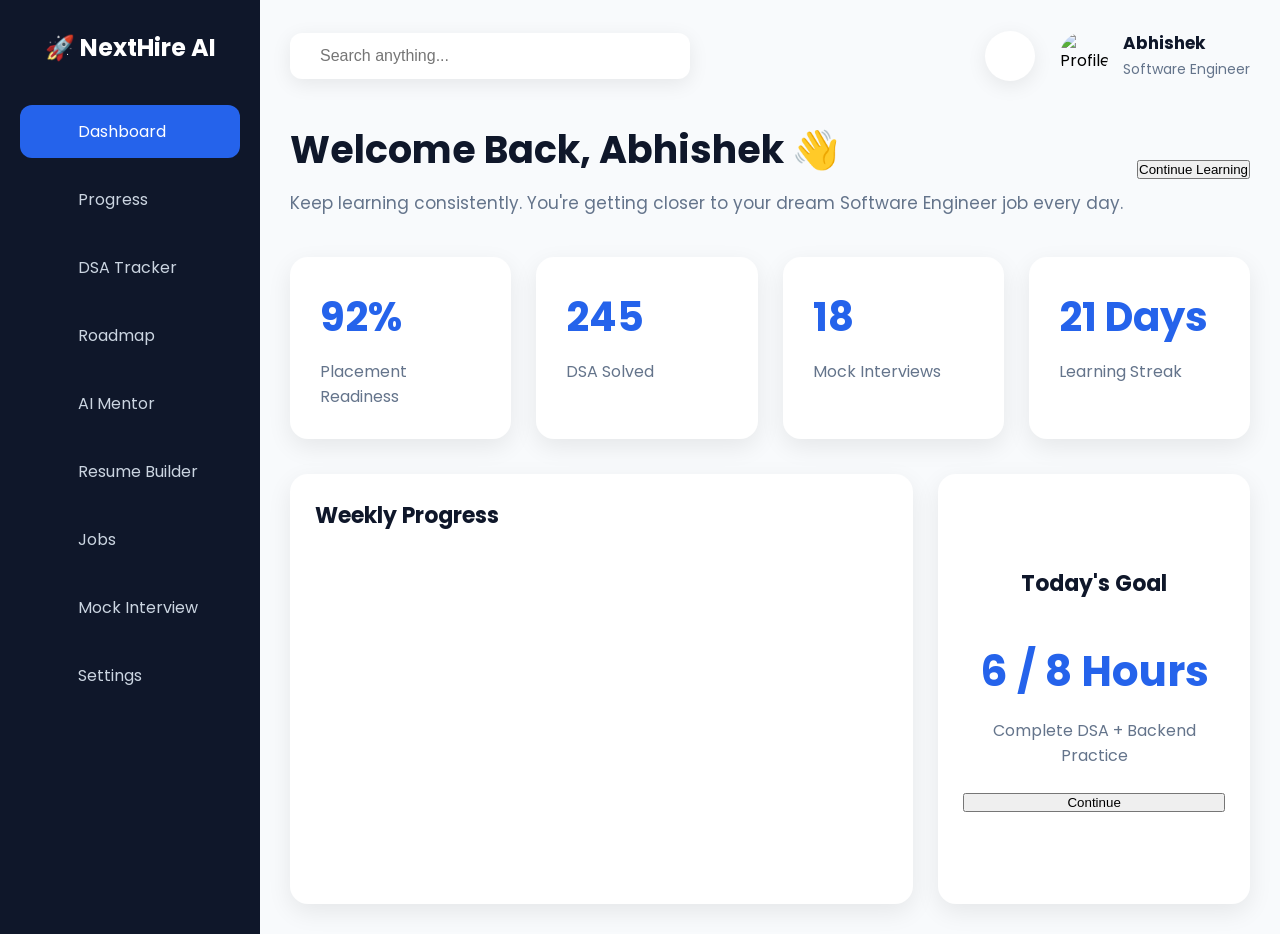
==== dashboard/dashboard.html @ 7a598c41 "commit message" ====
<!doctype html>
<html lang="en">
  <head>
    <meta charset="UTF-8" />
    <meta name="viewport" content="width=device-width, initial-scale=1.0" />
    <title>NextHire AI Dashboard</title>
    <link rel="stylesheet" href="dashboard.css" />
    <link rel="preconnect" href="https://fonts.googleapis.com" />
    <link rel="preconnect" href="https://fonts.gstatic.com" crossorigin />

    <link
      href="https://fonts.googleapis.com/css2?family=Poppins:wght@300;400;500;600;700&display=swap"
      rel="stylesheet"
    />

    <script
      src="https://kit.fontawesome.com/your-kit-id.js"
      crossorigin="anonymous"
    ></script>
  </head>
  <body>
    <div class="dashboard">
      <!-- Sidebar -->
      <aside class="sidebar">
        <div class="sidebar-logo">
          <h2>🚀 NextHire AI</h2>
        </div>

        <ul class="sidebar-menu">
          <li class="active">
            <a href="#">
              <i class="fa-solid fa-house"></i>
              Dashboard
            </a>
          </li>

          <li>
            <a href="#">
              <i class="fa-solid fa-chart-line"></i>
              Progress
            </a>
          </li>

          <li>
            <a href="#">
              <i class="fa-solid fa-code"></i>
              DSA Tracker
            </a>
          </li>

          <li>
            <a href="#">
              <i class="fa-solid fa-book"></i>
              Roadmap
            </a>
          </li>

          <li>
            <a href="#">
              <i class="fa-solid fa-robot"></i>
              AI Mentor
            </a>
          </li>

          <li>
            <a href="#">
              <i class="fa-solid fa-file"></i>
              Resume Builder
            </a>
          </li>

          <li>
            <a href="#">
              <i class="fa-solid fa-briefcase"></i>
              Jobs
            </a>
          </li>

          <li>
            <a href="#">
              <i class="fa-solid fa-microphone"></i>
              Mock Interview
            </a>
          </li>

          <li>
            <a href="#">
              <i class="fa-solid fa-gear"></i>
              Settings
            </a>
          </li>
        </ul>
      </aside>

      <!-- Main Content -->
      <main class="main-content">
        <!-- Topbar -->
        <div class="topbar">
          <div class="search-box">
            <i class="fa-solid fa-magnifying-glass"></i>
            <input type="text" placeholder="Search anything..." />
          </div>

          <div class="topbar-right">
            <div class="notification">
              <i class="fa-solid fa-bell"></i>
            </div>

            <div class="profile">
              <img src="https://i.pravatar.cc/45" alt="Profile" />

              <div class="profile-info">
                <h4>Abhishek</h4>
                <span>Software Engineer</span>
              </div>
            </div>
          </div>
        </div>

        <!-- Welcome -->
        <div class="welcome-section">
          <div class="welcome-text">
            <h1>Welcome Back, Abhishek 👋</h1>

            <p>
              Keep learning consistently. You're getting closer to your dream
              Software Engineer job every day.
            </p>
          </div>

          <button class="btn btn-primary">Continue Learning</button>
        </div>

        <!-- Stats -->
        <div class="stats-grid">
          <div class="stat-card">
            <h2>92%</h2>
            <p>Placement Readiness</p>
          </div>

          <div class="stat-card">
            <h2>245</h2>
            <p>DSA Solved</p>
          </div>

          <div class="stat-card">
            <h2>18</h2>
            <p>Mock Interviews</p>
          </div>

          <div class="stat-card">
            <h2>21 Days</h2>
            <p>Learning Streak</p>
          </div>
        </div>

        <!-- Analytics -->
        <div class="analytics">
          <div class="chart-card">
            <h3>Weekly Progress</h3>

            <canvas id="progressChart"></canvas>
          </div>

          <div class="goal-card">
            <h3>Today's Goal</h3>

            <h2>6 / 8 Hours</h2>

            <p>Complete DSA + Backend Practice</p>

            <button class="btn btn-primary">Continue</button>
          </div>
        </div>
      </main>
    </div>
    <script src="https://cdn.jsdelivr.net/npm/chart.js"></script>
    <script src="dashboard.js"></script>
  </body>
</html>
---- dashboard/dashboard.css ----
* {
  margin: 0;
  padding: 0;
  box-sizing: border-box;
}

body {
  font-family: "Poppins", sans-serif;
  background: #f8fafc;
}

.dashboard {
  display: flex;
  min-height: 100vh;
}

.sidebar {
  width: 260px;
  background: #0f172a;
}

.main-content {
  flex: 1;
  background: #f8fafc;
  padding: 30px;
}

.sidebar {
  width: 260px;
  min-height: 100vh;
  background: #0f172a;
  color: #fff;
  padding: 30px 20px;
}

.sidebar-logo {
  text-align: center;
  margin-bottom: 40px;
}

.sidebar-logo h2 {
  font-size: 24px;
}

.sidebar-menu {
  list-style: none;
}

.sidebar-menu li {
  margin-bottom: 15px;
}

.sidebar-menu li a {
  display: flex;
  align-items: center;
  gap: 15px;

  text-decoration: none;

  color: #cbd5e1;

  padding: 14px 18px;

  border-radius: 12px;

  transition: 0.3s;
}

.sidebar-menu li a:hover {
  background: #2563eb;

  color: #fff;
}

.sidebar-menu li.active a {
  background: #2563eb;

  color: #fff;
}

.sidebar-menu i {
  font-size: 18px;

  width: 25px;

  text-align: center;
}

.main-content {
  flex: 1;

  background: #f8fafc;

  padding: 30px;
}

/* Topbar */

.topbar {
  display: flex;

  justify-content: space-between;

  align-items: center;

  margin-bottom: 40px;
}

.search-box {
  width: 400px;

  background: #fff;

  display: flex;

  align-items: center;

  gap: 12px;

  padding: 14px 18px;

  border-radius: 12px;

  box-shadow: 0 5px 20px rgba(0, 0, 0, 0.08);
}

.search-box input {
  border: none;

  outline: none;

  width: 100%;

  font-size: 16px;
}

.search-box i {
  color: #64748b;
}

.topbar-right {
  display: flex;

  align-items: center;

  gap: 25px;
}

.notification {
  width: 50px;

  height: 50px;

  background: #fff;

  border-radius: 50%;

  display: flex;

  justify-content: center;

  align-items: center;

  box-shadow: 0 5px 20px rgba(0, 0, 0, 0.08);

  cursor: pointer;

  transition: 0.3s;
}

.notification:hover {
  transform: translateY(-4px);
}

.profile {
  display: flex;

  align-items: center;

  gap: 15px;
}

.profile img {
  width: 48px;

  height: 48px;

  border-radius: 50%;
}

.profile-info h4 {
  font-size: 17px;

  color: #0f172a;
}

.profile-info span {
  color: #64748b;

  font-size: 14px;
}

/* Welcome Section */

.welcome-section {
  display: flex;

  justify-content: space-between;

  align-items: center;

  margin-bottom: 40px;
}

.welcome-text h1 {
  font-size: 38px;

  color: #0f172a;

  margin-bottom: 12px;
}

.welcome-text p {
  color: #64748b;

  font-size: 17px;

  line-height: 1.6;
}

/* Stats */

.stats-grid {
  display: grid;

  grid-template-columns: repeat(4, 1fr);

  gap: 25px;
}

.stat-card {
  background: #fff;

  padding: 30px;

  border-radius: 18px;

  box-shadow: 0 8px 25px rgba(0, 0, 0, 0.08);

  transition: 0.3s;
}

.stat-card:hover {
  transform: translateY(-8px);
}

.stat-card h2 {
  font-size: 40px;

  color: #2563eb;

  margin-bottom: 12px;
}

.stat-card p {
  color: #64748b;

  font-size: 16px;
}

/* ==========================
   Analytics Section
========================== */

.analytics {
  display: grid;
  grid-template-columns: 2fr 1fr;
  gap: 25px;
  margin-top: 35px;
}

.chart-card,
.goal-card {
  background: #fff;
  padding: 30px;
  border-radius: 18px;
  box-shadow: 0 8px 25px rgba(0, 0, 0, 0.08);
}

.chart-card h3,
.goal-card h3 {
  font-size: 22px;
  color: #0f172a;
  margin-bottom: 20px;
}

.goal-card {
  display: flex;
  flex-direction: column;
  justify-content: center;
  text-align: center;
}

.goal-card h2 {
  font-size: 42px;
  color: #2563eb;
  margin: 20px 0;
}

.goal-card p {
  color: #64748b;
  margin-bottom: 25px;
}

.goal-card button {
  width: 100%;
}

.analytics {
  display: grid;
  grid-template-columns: 2fr 1fr;
  gap: 25px;
  margin-top: 35px;
}

.chart-card,
.goal-card {
  background: #fff;
  border-radius: 18px;
  padding: 25px;
  box-shadow: 0 8px 25px rgba(0, 0, 0, 0.08);
}

.chart-card h3,
.goal-card h3 {
  margin-bottom: 20px;
  color: #0f172a;
}

.goal-card {
  display: flex;
  flex-direction: column;
  justify-content: center;
}

.goal-card h2 {
  font-size: 42px;
  color: #2563eb;
  margin-bottom: 15px;
}

.goal-card p {
  color: #64748b;
  margin-bottom: 25px;
}

canvas {
  width: 100% !important;
  height: 320px !important;
}
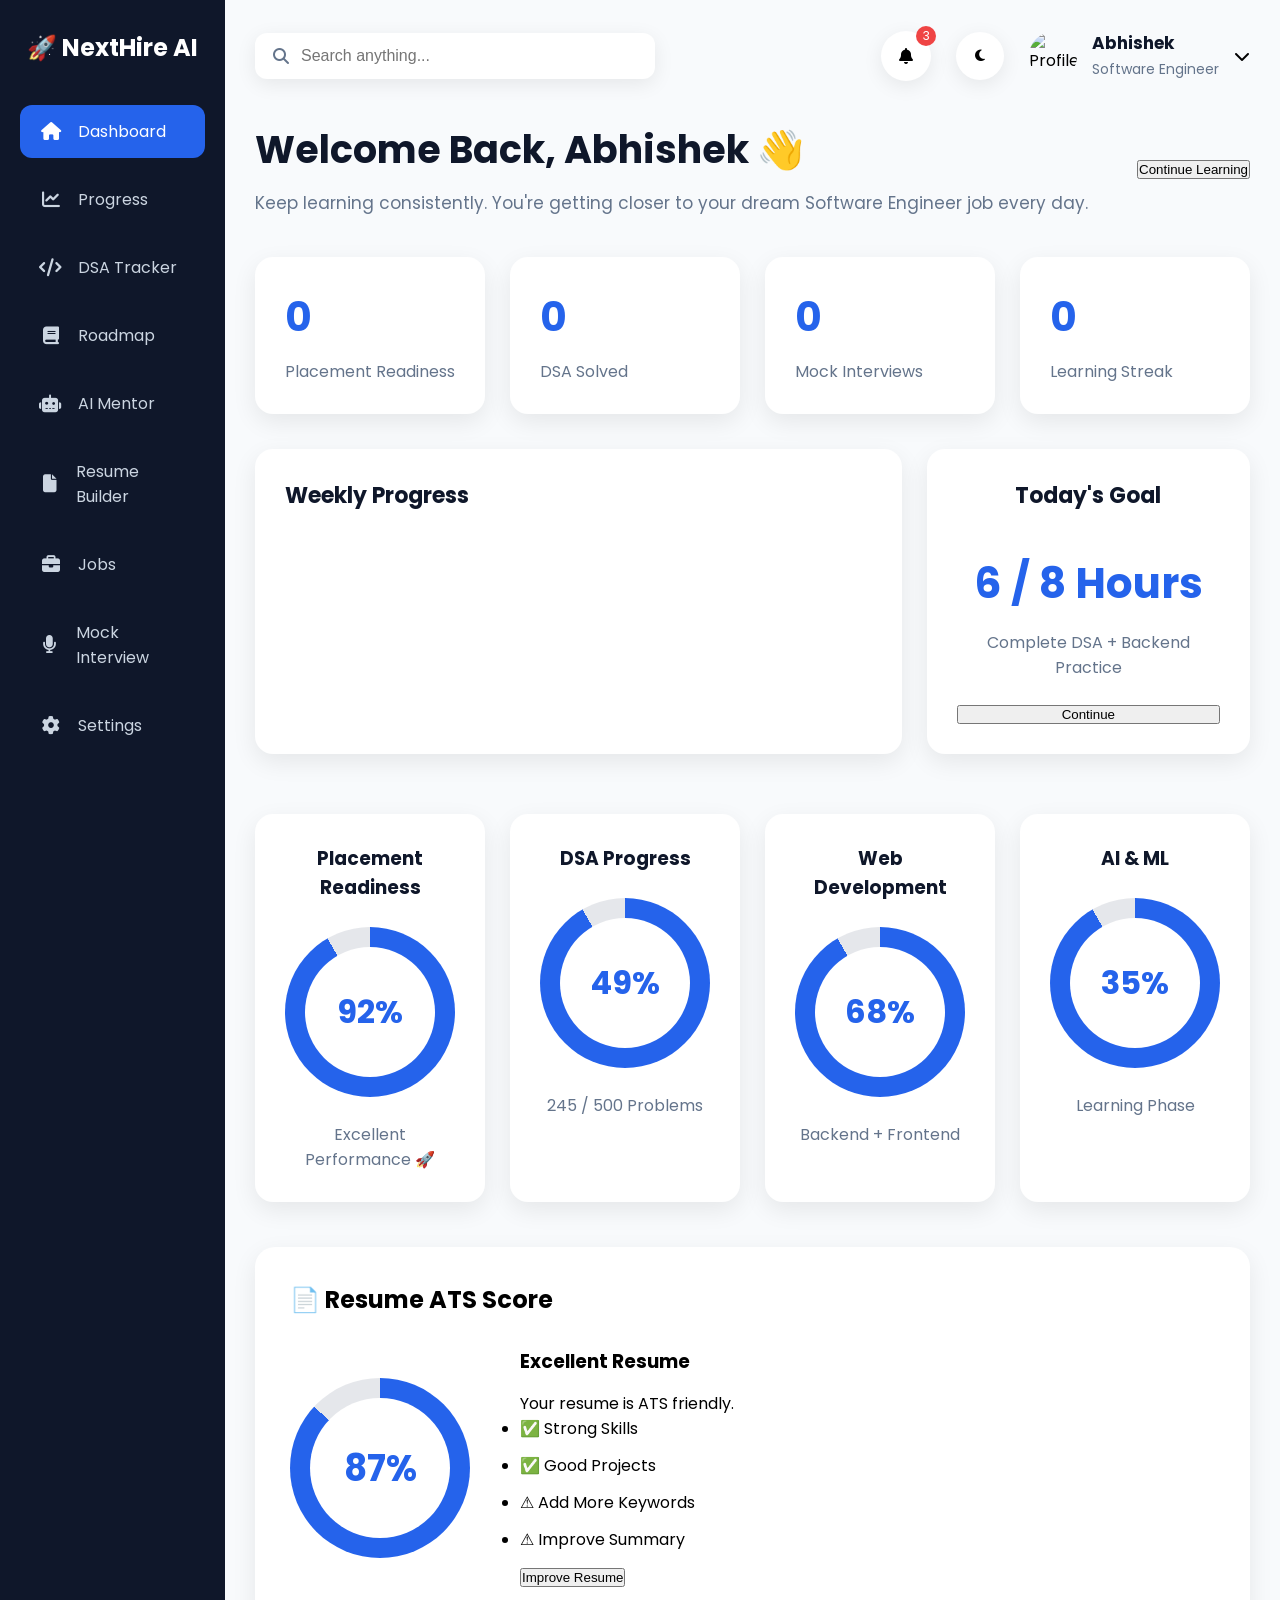
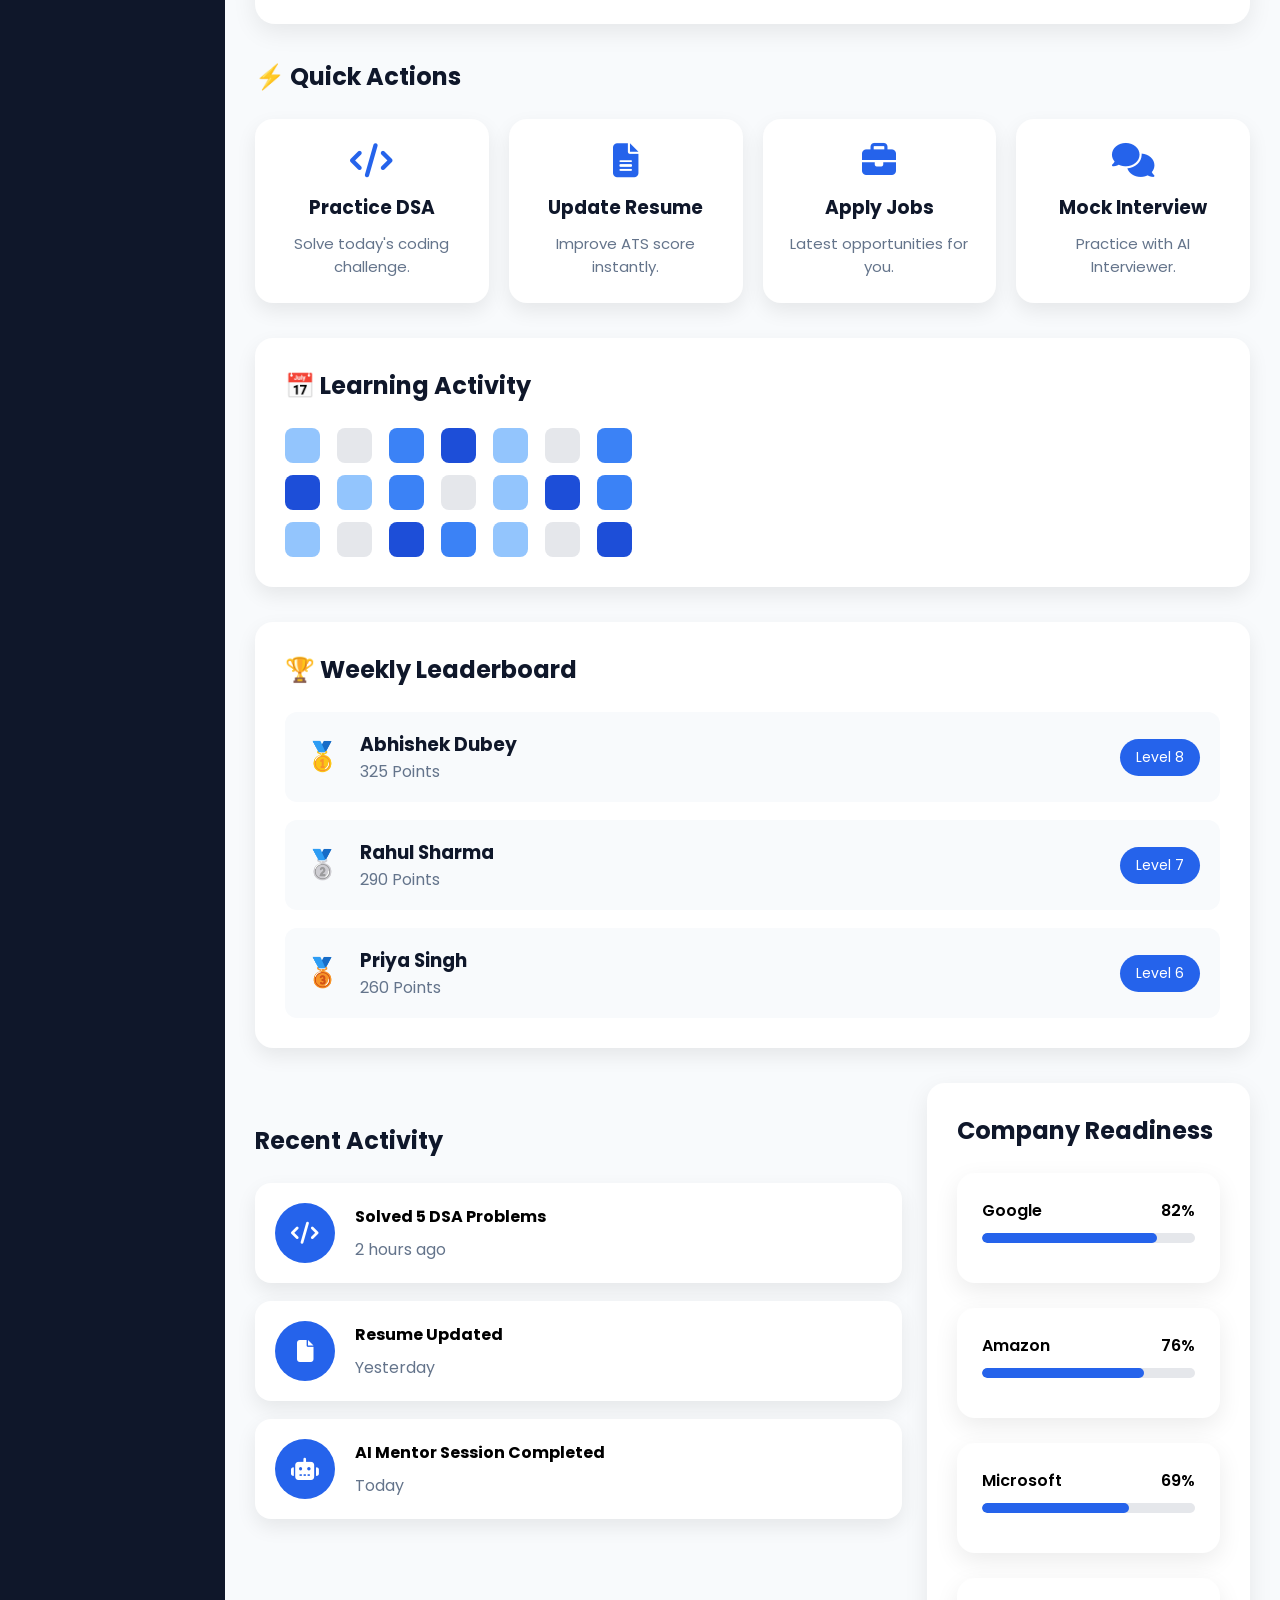
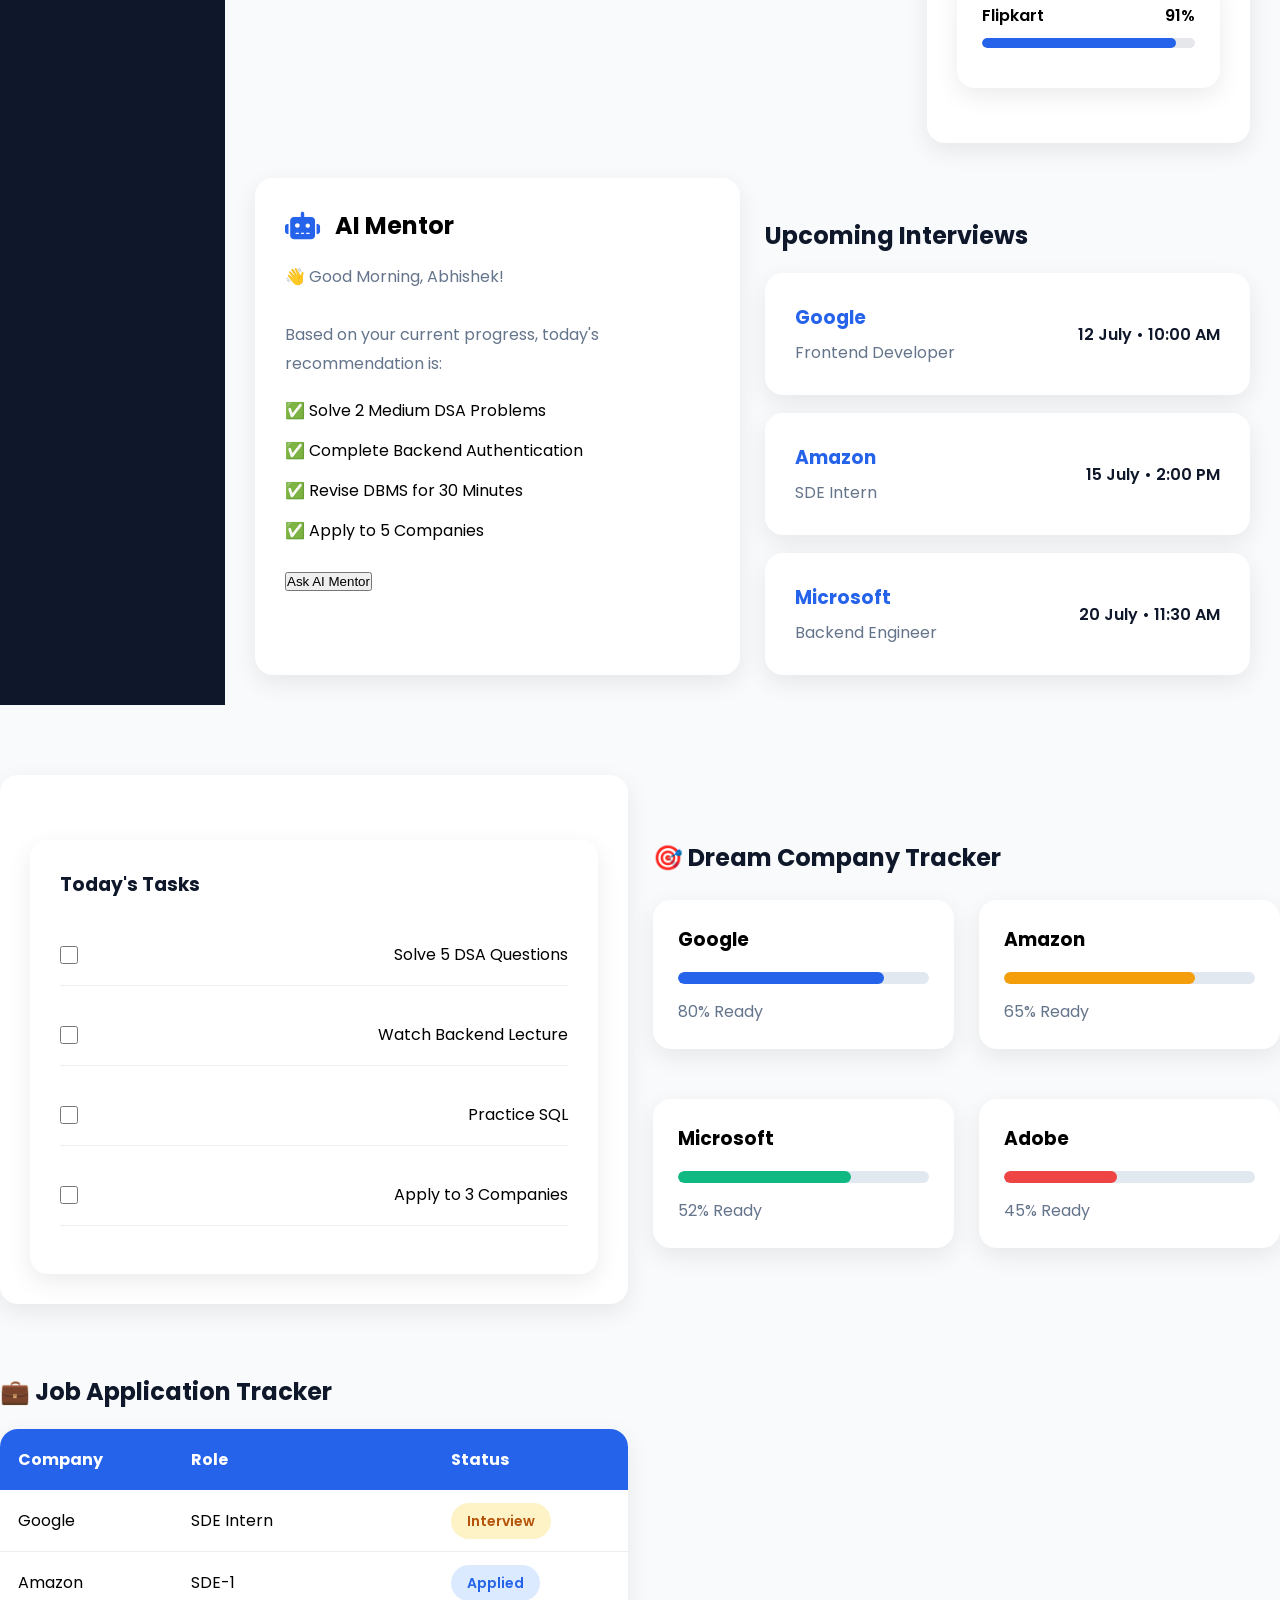
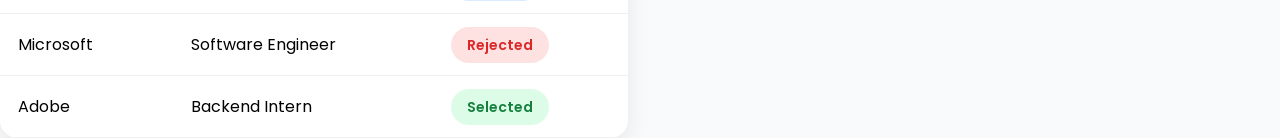
==== commit ca787da9: "commit message" ====
--- a/dashboard/dashboard.html
+++ b/dashboard/dashboard.html
@@ -13,10 +13,10 @@
       rel="stylesheet"
     />
 
-    <script
-      src="https://kit.fontawesome.com/your-kit-id.js"
-      crossorigin="anonymous"
-    ></script>
+    <link
+      rel="stylesheet"
+      href="https://cdnjs.cloudflare.com/ajax/libs/font-awesome/6.7.2/css/all.min.css"
+    />
   </head>
   <body>
     <div class="dashboard">
@@ -103,17 +103,75 @@
 
           <div class="topbar-right">
             <div class="notification">
-              <i class="fa-solid fa-bell"></i>
-            </div>
-
-            <div class="profile">
-              <img src="https://i.pravatar.cc/45" alt="Profile" />
-
-              <div class="profile-info">
-                <h4>Abhishek</h4>
-                <span>Software Engineer</span>
-              </div>
-            </div>
+                <i class="fa-solid fa-bell"></i>
+
+  <span class="notification-count">3</span>
+
+  <div class="notification-menu">
+
+    <h3>Notifications</h3>
+
+    <div class="notification-item">
+      <p>🎉 You solved 5 DSA problems today.</p>
+      <span>2 min ago</span>
+    </div>
+
+    <div class="notification-item">
+      <p>📄 Resume ATS Score increased to 92%.</p>
+      <span>1 hour ago</span>
+    </div>
+
+    <div class="notification-item">
+      <p>💼 New SDE Internship matches your profile.</p>
+      <span>Today</span>
+    </div>
+
+  </div>
+</div>
+
+<button id="theme-toggle" class="theme-btn">
+    <i class="fa-solid fa-moon"></i>
+</button>
+
+  <div class="profile">
+  <img src="https://i.pravatar.cc/45" alt="Profile" />
+
+  <div class="profile-info">
+    <h4>Abhishek</h4>
+    <span>Software Engineer</span>
+  </div>
+
+  <i class="fa-solid fa-chevron-down"></i>
+
+  <div class="profile-menu">
+
+    <a href="#">
+      <i class="fa-solid fa-user"></i>
+      My Profile
+    </a>
+
+    <a href="#">
+      <i class="fa-solid fa-gear"></i>
+      Settings
+    </a>
+
+    <a href="#">
+      <i class="fa-solid fa-file"></i>
+      Resume
+    </a>
+
+    <a href="#">
+      <i class="fa-solid fa-moon"></i>
+      Dark Mode
+    </a>
+
+    <a href="#">
+      <i class="fa-solid fa-right-from-bracket"></i>
+      Logout
+    </a>
+
+  </div>
+</div>
           </div>
         </div>
 
@@ -134,22 +192,23 @@
         <!-- Stats -->
         <div class="stats-grid">
           <div class="stat-card">
-            <h2>92%</h2>
+             <h2 class="counter" data-target="92">0</h2>
+            
             <p>Placement Readiness</p>
           </div>
 
           <div class="stat-card">
-            <h2>245</h2>
+           <h2 class="counter" data-target="245">0</h2>
             <p>DSA Solved</p>
           </div>
 
           <div class="stat-card">
-            <h2>18</h2>
+           <h2 class="counter" data-target="18">0</h2>
             <p>Mock Interviews</p>
           </div>
 
           <div class="stat-card">
-            <h2>21 Days</h2>
+         <h2 class="counter" data-target="21">0</h2>
             <p>Learning Streak</p>
           </div>
         </div>
@@ -172,8 +231,483 @@
             <button class="btn btn-primary">Continue</button>
           </div>
         </div>
+
+        <!-- Progress Section -->
+        <div class="progress-section">
+          <div class="progress-card">
+            <h3>Placement Readiness</h3>
+
+            <div class="progress-circle">
+              <span>92%</span>
+            </div>
+
+            <p>Excellent Performance 🚀</p>
+          </div>
+
+          <div class="progress-card">
+            <h3>DSA Progress</h3>
+
+            <div class="progress-circle">
+              <span>49%</span>
+            </div>
+
+            <p>245 / 500 Problems</p>
+          </div>
+
+          <div class="progress-card">
+            <h3>Web Development</h3>
+
+            <div class="progress-circle">
+              <span>68%</span>
+            </div>
+
+            <p>Backend + Frontend</p>
+          </div>
+
+          <div class="progress-card">
+            <h3>AI & ML</h3>
+
+            <div class="progress-circle">
+              <span>35%</span>
+            </div>
+
+            <p>Learning Phase</p>
+          </div>
+        </div>
+
+        <!-- Resume ATS Score -->
+
+        <div class="resume-section">
+          <div class="resume-card">
+            <h2>📄 Resume ATS Score</h2>
+
+            <div class="resume-score">
+              <div class="score-circle">
+                <span>87%</span>
+              </div>
+
+              <div class="score-details">
+                <h3>Excellent Resume</h3>
+
+                <p>Your resume is ATS friendly.</p>
+
+                <ul>
+                  <li>✅ Strong Skills</li>
+
+                  <li>✅ Good Projects</li>
+
+                  <li>⚠ Add More Keywords</li>
+
+                  <li>⚠ Improve Summary</li>
+                </ul>
+
+                <button class="btn btn-primary">Improve Resume</button>
+              </div>
+            </div>
+          </div>
+        </div>
+
+        <!-- Quick Actions -->
+
+<div class="quick-actions">
+
+  <h2>⚡ Quick Actions</h2>
+
+  <div class="action-grid">
+
+    <div class="action-card">
+      <i class="fa-solid fa-code"></i>
+      <h3>Practice DSA</h3>
+      <p>Solve today's coding challenge.</p>
+    </div>
+
+    <div class="action-card">
+      <i class="fa-solid fa-file-lines"></i>
+      <h3>Update Resume</h3>
+      <p>Improve ATS score instantly.</p>
+    </div>
+
+    <div class="action-card">
+      <i class="fa-solid fa-briefcase"></i>
+      <h3>Apply Jobs</h3>
+      <p>Latest opportunities for you.</p>
+    </div>
+
+    <div class="action-card">
+      <i class="fa-solid fa-comments"></i>
+      <h3>Mock Interview</h3>
+      <p>Practice with AI Interviewer.</p>
+    </div>
+
+  </div>
+
+</div>
+
+<!-- Learning Calendar -->
+
+<div class="calendar-section">
+
+  <h2>📅 Learning Activity</h2>
+
+  <div class="calendar-grid">
+
+    <div class="day active"></div>
+    <div class="day"></div>
+    <div class="day medium"></div>
+    <div class="day high"></div>
+    <div class="day active"></div>
+    <div class="day"></div>
+    <div class="day medium"></div>
+
+    <div class="day high"></div>
+    <div class="day active"></div>
+    <div class="day medium"></div>
+    <div class="day"></div>
+    <div class="day active"></div>
+    <div class="day high"></div>
+    <div class="day medium"></div>
+
+    <div class="day active"></div>
+    <div class="day"></div>
+    <div class="day high"></div>
+    <div class="day medium"></div>
+    <div class="day active"></div>
+    <div class="day"></div>
+    <div class="day high"></div>
+
+  </div>
+
+</div>
+
+<!-- Leaderboard -->
+
+<div class="leaderboard">
+
+  <h2>🏆 Weekly Leaderboard</h2>
+
+  <div class="leaderboard-list">
+
+    <div class="leader">
+      <span class="rank">🥇</span>
+
+      <div class="leader-info">
+        <h3>Abhishek Dubey</h3>
+        <p>325 Points</p>
+      </div>
+
+      <span class="badge">Level 8</span>
+    </div>
+
+    <div class="leader">
+      <span class="rank">🥈</span>
+
+      <div class="leader-info">
+        <h3>Rahul Sharma</h3>
+        <p>290 Points</p>
+      </div>
+
+      <span class="badge">Level 7</span>
+    </div>
+
+    <div class="leader">
+      <span class="rank">🥉</span>
+
+      <div class="leader-info">
+        <h3>Priya Singh</h3>
+        <p>260 Points</p>
+      </div>
+
+      <span class="badge">Level 6</span>
+    </div>
+
+  </div>
+
+</div>
+        <!-- Dashboard Bottom -->
+        <div class="dashboard-bottom">
+          <!-- Recent Activity -->
+          <div class="activity-section">
+            <h2>Recent Activity</h2>
+
+            <div class="activity-card">
+              <div class="activity-icon">
+                <i class="fa-solid fa-code"></i>
+              </div>
+
+              <div class="activity-content">
+                <h4>Solved 5 DSA Problems</h4>
+                <p>2 hours ago</p>
+              </div>
+            </div>
+
+            <div class="activity-card">
+              <div class="activity-icon">
+                <i class="fa-solid fa-file"></i>
+              </div>
+
+              <div class="activity-content">
+                <h4>Resume Updated</h4>
+                <p>Yesterday</p>
+              </div>
+            </div>
+
+            <div class="activity-card">
+              <div class="activity-icon">
+                <i class="fa-solid fa-robot"></i>
+              </div>
+
+              <div class="activity-content">
+                <h4>AI Mentor Session Completed</h4>
+                <p>Today</p>
+              </div>
+            </div>
+          </div>
+
+          <!-- Company Readiness -->
+          <div class="company-readiness">
+            <h2>Company Readiness</h2>
+
+            <div class="company-card">
+              <div class="company-header">
+                <span>Google</span>
+                <span>82%</span>
+              </div>
+
+              <div class="progress-bar">
+                <div class="progress-fill google"></div>
+              </div>
+            </div>
+
+            <div class="company-card">
+              <div class="company-header">
+                <span>Amazon</span>
+                <span>76%</span>
+              </div>
+
+              <div class="progress-bar">
+                <div class="progress-fill amazon"></div>
+              </div>
+            </div>
+
+            <div class="company-card">
+              <div class="company-header">
+                <span>Microsoft</span>
+                <span>69%</span>
+              </div>
+
+              <div class="progress-bar">
+                <div class="progress-fill microsoft"></div>
+              </div>
+            </div>
+
+            <div class="company-card">
+              <div class="company-header">
+                <span>Flipkart</span>
+                <span>91%</span>
+              </div>
+
+              <div class="progress-bar">
+                <div class="progress-fill flipkart"></div>
+              </div>
+            </div>
+          </div>
+        </div>
+
+        <!-- Smart Section -->
+        <div class="smart-section">
+          <!-- AI Mentor -->
+          <div class="ai-mentor">
+            <div class="mentor-header">
+              <i class="fa-solid fa-robot"></i>
+              <h2>AI Mentor</h2>
+            </div>
+
+            <p class="mentor-message">
+              👋 Good Morning, Abhishek!
+              <br /><br />
+              Based on your current progress, today's recommendation is:
+            </p>
+
+            <ul class="mentor-list">
+              <li>✅ Solve 2 Medium DSA Problems</li>
+              <li>✅ Complete Backend Authentication</li>
+              <li>✅ Revise DBMS for 30 Minutes</li>
+              <li>✅ Apply to 5 Companies</li>
+            </ul>
+
+            <button class="btn btn-primary">Ask AI Mentor</button>
+          </div>
+
+ <!-- Upcoming Interviews -->
+          <div class="interview-section">
+            <h2>Upcoming Interviews</h2>
+
+            <div class="interview-list">
+              <div class="interview-card">
+                <div>
+                  <h3>Google</h3>
+                  <p>Frontend Developer</p>
+                </div>
+
+                <span>12 July • 10:00 AM</span>
+              </div>
+
+              <div class="interview-card">
+                <div>
+                  <h3>Amazon</h3>
+                  <p>SDE Intern</p>
+                </div>
+
+                <span>15 July • 2:00 PM</span>
+              </div>
+
+              <div class="interview-card">
+                <div>
+                  <h3>Microsoft</h3>
+                  <p>Backend Engineer</p>
+                </div>
+
+                <span>20 July • 11:30 AM</span>
+              </div>
+            </div>
+          </div>
+        </div>
+         
+        </div>
+
+         
+
+     <div class="productivity-grid">
+
+    <div class="task-card">
+
+       <!-- Upcoming Tasks -->
+
+          <div class="task-card">
+            <h3>Today's Tasks</h3>
+
+            <ul class="task-list">
+              <li>
+                <input type="checkbox" />
+                Solve 5 DSA Questions
+              </li>
+
+              <li>
+                <input type="checkbox" />
+                Watch Backend Lecture
+              </li>
+
+              <li>
+                <input type="checkbox" />
+                Practice SQL
+              </li>
+
+              <li>
+                <input type="checkbox" />
+                Apply to 3 Companies
+              </li>
+            </ul>
+          </div>
+
+    </div>
+
+    <div class="company-section">
+
+          <!-- Dream Company Tracker -->
+
+          <div class="company-section">
+            <h2>🎯 Dream Company Tracker</h2>
+
+            <div class="company-grid">
+              <div class="company-card">
+                <h3>Google</h3>
+
+                <div class="company-progress">
+                  <div class="fill google"></div>
+                </div>
+
+                <p>80% Ready</p>
+              </div>
+
+              <div class="company-card">
+                <h3>Amazon</h3>
+
+                <div class="company-progress">
+                  <div class="fill amazon"></div>
+                </div>
+
+                <p>65% Ready</p>
+              </div>
+
+              <div class="company-card">
+                <h3>Microsoft</h3>
+
+                <div class="company-progress">
+                  <div class="fill microsoft"></div>
+                </div>
+
+                <p>52% Ready</p>
+              </div>
+
+              <div class="company-card">
+                <h3>Adobe</h3>
+
+                <div class="company-progress">
+                  <div class="fill adobe"></div>
+                </div>
+
+                <p>45% Ready</p>
+              </div>
+            </div>
+          </div>
+
+
+</div>
+          <!-- Job Application Tracker -->
+
+          <div class="job-tracker" >
+            <h2>💼 Job Application Tracker</h2>
+
+            <table>
+              <thead>
+                <tr>
+                  <th>Company</th>
+                  <th>Role</th>
+                  <th>Status</th>
+                </tr>
+              </thead>
+
+              <tbody>
+                <tr>
+                  <td>Google</td>
+                  <td>SDE Intern</td>
+                  <td><span class="status interview">Interview</span></td>
+                </tr>
+
+                <tr>
+                  <td>Amazon</td>
+                  <td>SDE-1</td>
+                  <td><span class="status applied">Applied</span></td>
+                </tr>
+
+                <tr>
+                  <td>Microsoft</td>
+                  <td>Software Engineer</td>
+                  <td><span class="status rejected">Rejected</span></td>
+                </tr>
+
+                <tr>
+                  <td>Adobe</td>
+                  <td>Backend Intern</td>
+                  <td><span class="status selected">Selected</span></td>
+                </tr>
+              </tbody>
+            </table>
+          </div>
+        </div>
       </main>
     </div>
+
     <script src="https://cdn.jsdelivr.net/npm/chart.js"></script>
     <script src="dashboard.js"></script>
   </body>
--- a/dashboard/dashboard.css
+++ b/dashboard/dashboard.css
@@ -12,17 +12,6 @@
 .dashboard {
   display: flex;
   min-height: 100vh;
-}
-
-.sidebar {
-  width: 260px;
-  background: #0f172a;
-}
-
-.main-content {
-  flex: 1;
-  background: #f8fafc;
-  padding: 30px;
 }
 
 .sidebar {
@@ -33,6 +22,12 @@
   padding: 30px 20px;
 }
 
+.main-content {
+  flex: 1;
+  background: #f8fafc;
+  padding: 30px;
+}
+
 .sidebar-logo {
   text-align: center;
   margin-bottom: 40px;
@@ -323,14 +318,6 @@
   margin-top: 35px;
 }
 
-.chart-card,
-.goal-card {
-  background: #fff;
-  border-radius: 18px;
-  padding: 25px;
-  box-shadow: 0 8px 25px rgba(0, 0, 0, 0.08);
-}
-
 .chart-card h3,
 .goal-card h3 {
   margin-bottom: 20px;
@@ -354,7 +341,1275 @@
   margin-bottom: 25px;
 }
 
-canvas {
+.canvas {
   width: 100% !important;
   height: 320px !important;
 }
+
+.progress-section {
+  display: grid;
+  grid-template-columns: repeat(2, 1fr);
+  gap: 25px;
+  margin-top: 35px;
+}
+
+.progress-card {
+  background: #fff;
+  padding: 25px;
+  border-radius: 18px;
+  box-shadow: 0 8px 25px rgba(0, 0, 0, 0.08);
+}
+
+.progress-card h3 {
+  margin-bottom: 18px;
+  color: #0f172a;
+}
+
+.progress-bar {
+  width: 100%;
+  height: 12px;
+  background: #e5e7eb;
+  border-radius: 50px;
+  overflow: hidden;
+  margin-bottom: 15px;
+}
+
+.progress {
+  height: 100%;
+  border-radius: 50px;
+}
+
+.dsa {
+  width: 49%;
+  background: #2563eb;
+}
+
+.web {
+  width: 68%;
+  background: #10b981;
+}
+
+.ai {
+  width: 35%;
+  background: #f59e0b;
+}
+
+.placement {
+  width: 92%;
+  background: #8b5cf6;
+}
+
+.progress-card span {
+  color: #64748b;
+  font-size: 15px;
+}
+
+.progress-card {
+  background: #fff;
+  padding: 30px;
+  border-radius: 18px;
+  box-shadow: 0 8px 25px rgba(0, 0, 0, 0.08);
+  margin-top: 25px;
+  text-align: center;
+}
+
+.progress-circle {
+  width: 170px;
+  height: 170px;
+  margin: 25px auto;
+
+  border-radius: 50%;
+
+  background: conic-gradient(#2563eb 0deg 330deg, #e5e7eb 330deg 360deg);
+
+  display: flex;
+  justify-content: center;
+  align-items: center;
+}
+
+.progress-circle span {
+  width: 130px;
+  height: 130px;
+
+  background: white;
+
+  border-radius: 50%;
+
+  display: flex;
+  justify-content: center;
+  align-items: center;
+
+  font-size: 32px;
+  font-weight: bold;
+}
+
+.progress-section {
+  display: grid;
+
+  grid-template-columns: repeat(4, 1fr);
+
+  gap: 25px;
+
+  margin-top: 35px;
+}
+
+.progress-card {
+  background: #fff;
+
+  padding: 30px;
+
+  border-radius: 18px;
+
+  text-align: center;
+
+  box-shadow: 0 8px 25px rgba(0, 0, 0, 0.08);
+
+  transition: 0.3s;
+}
+
+.progress-card:hover {
+  transform: translateY(-8px);
+}
+
+.progress-circle {
+  width: 170px;
+
+  height: 170px;
+
+  margin: 25px auto;
+
+  border-radius: 50%;
+
+  background: conic-gradient(#2563eb 0deg 330deg, #e5e7eb 330deg);
+
+  display: flex;
+
+  justify-content: center;
+
+  align-items: center;
+}
+
+.progress-circle span {
+  width: 130px;
+
+  height: 130px;
+
+  background: #fff;
+
+  border-radius: 50%;
+
+  display: flex;
+
+  justify-content: center;
+
+  align-items: center;
+
+  font-size: 32px;
+
+  font-weight: bold;
+
+  color: #2563eb;
+}
+
+.progress-card p {
+  color: #64748b;
+
+  margin-top: 15px;
+}
+
+.dashboard-bottom {
+  display: grid;
+  grid-template-columns: 2fr 1fr;
+  gap: 25px;
+  margin-top: 35px;
+}
+
+.activity-card,
+.task-card {
+  background: #fff;
+
+  padding: 30px;
+
+  border-radius: 18px;
+
+  box-shadow: 0 8px 25px rgba(0, 0, 0, 0.08);
+}
+
+.activity-card h3,
+.task-card h3 {
+  margin-bottom: 25px;
+}
+
+.activity-list li,
+.task-list li {
+  display: flex;
+
+  justify-content: space-between;
+
+  align-items: center;
+
+  padding: 18px 0;
+
+  border-bottom: 1px solid #eee;
+}
+
+.activity-list span {
+  color: #64748b;
+
+  font-size: 14px;
+}
+
+.task-list input {
+  margin-right: 10px;
+}
+
+/* AI Mentor */
+
+.ai-panel {
+  margin-top: 40px;
+}
+
+.ai-header {
+  display: flex;
+
+  justify-content: space-between;
+
+  align-items: center;
+
+  margin-bottom: 20px;
+}
+
+.ai-header h2 {
+  color: #0f172a;
+}
+
+.ai-header span {
+  color: #64748b;
+}
+
+.ai-card {
+  background: white;
+
+  padding: 35px;
+
+  border-radius: 18px;
+
+  box-shadow: 0 8px 25px rgba(0, 0, 0, 0.08);
+}
+
+.ai-card h3 {
+  margin-bottom: 15px;
+}
+
+.ai-card p {
+  color: #64748b;
+
+  margin-bottom: 20px;
+}
+
+.ai-card ul {
+  margin-bottom: 25px;
+}
+
+.ai-card li {
+  margin-bottom: 15px;
+
+  color: #334155;
+}
+
+.interview-section {
+  margin-top: 40px;
+}
+
+.interview-section h2 {
+  margin-bottom: 20px;
+
+  color: #0f172a;
+}
+
+.interview-list {
+  display: flex;
+
+  flex-direction: column;
+
+  gap: 18px;
+}
+
+.interview-card {
+  background: #fff;
+
+  padding: 25px;
+
+  border-radius: 16px;
+
+  box-shadow: 0 8px 25px rgba(0, 0, 0, 0.08);
+
+  display: flex;
+
+  justify-content: space-between;
+
+  align-items: center;
+
+  transition: 0.3s;
+}
+
+.interview-card:hover {
+  transform: translateY(-6px);
+}
+
+.interview-card h3 {
+  color: #2563eb;
+
+  margin-bottom: 8px;
+}
+
+.interview-card p {
+  color: #64748b;
+}
+
+.interview-card span {
+  color: #0f172a;
+
+  font-weight: 600;
+}
+
+/* ==========================
+   Dream Company Tracker
+========================== */
+
+.company-section {
+  margin-top: 50px;
+}
+
+.company-section h2 {
+  margin-bottom: 25px;
+
+  color: #0f172a;
+}
+
+.company-grid {
+  display: grid;
+
+  grid-template-columns: repeat(2, 1fr);
+
+  gap: 25px;
+}
+
+.company-card {
+  background: #fff;
+
+  padding: 25px;
+
+  border-radius: 18px;
+
+  box-shadow: 0 8px 25px rgba(0, 0, 0, 0.08);
+
+  transition: 0.3s;
+}
+
+.company-card:hover {
+  transform: translateY(-6px);
+}
+
+.company-card h3 {
+  margin-bottom: 18px;
+}
+
+.company-progress {
+  width: 100%;
+
+  height: 12px;
+
+  background: #e2e8f0;
+
+  border-radius: 30px;
+
+  overflow: hidden;
+
+  margin-bottom: 15px;
+}
+
+.fill {
+  height: 100%;
+
+  border-radius: 30px;
+}
+
+.google {
+  width: 80%;
+
+  background: #2563eb;
+}
+
+.amazon {
+  width: 65%;
+
+  background: #f59e0b;
+}
+
+.microsoft {
+  width: 52%;
+
+  background: #10b981;
+}
+
+.adobe {
+  width: 45%;
+
+  background: #ef4444;
+}
+
+.company-card p {
+  color: #64748b;
+}
+
+/* ==========================
+   Job Tracker
+========================== */
+
+.job-tracker {
+  margin-top: 45px;
+}
+
+.job-tracker h2 {
+  margin-bottom: 20px;
+
+  color: #0f172a;
+}
+
+.job-tracker table {
+  width: 100%;
+
+  border-collapse: collapse;
+
+  background: #fff;
+
+  border-radius: 18px;
+
+  overflow: hidden;
+
+  box-shadow: 0 8px 25px rgba(0, 0, 0, 0.08);
+}
+
+.job-tracker th {
+  background: #2563eb;
+
+  color: #fff;
+
+  padding: 18px;
+
+  text-align: left;
+}
+
+.job-tracker td {
+  padding: 18px;
+
+  border-bottom: 1px solid #eee;
+}
+
+.job-tracker tr:hover {
+  background: #f8fafc;
+}
+
+.status {
+  padding: 8px 16px;
+
+  border-radius: 20px;
+
+  font-size: 14px;
+
+  font-weight: 600;
+}
+
+.applied {
+  background: #dbeafe;
+
+  color: #2563eb;
+}
+
+.interview {
+  background: #fef3c7;
+
+  color: #b45309;
+}
+
+.selected {
+  background: #dcfce7;
+
+  color: #15803d;
+}
+
+.rejected {
+  background: #fee2e2;
+
+  color: #dc2626;
+}
+
+/* Resume Section */
+
+.resume-section {
+  margin-top: 45px;
+}
+
+.resume-card {
+  background: #fff;
+
+  border-radius: 20px;
+
+  padding: 35px;
+
+  box-shadow: 0 8px 25px rgba(0, 0, 0, 0.08);
+}
+
+.resume-score {
+  display: flex;
+
+  align-items: center;
+
+  justify-content: space-between;
+
+  margin-top: 30px;
+}
+
+.score-circle {
+  width: 180px;
+
+  height: 180px;
+
+  border-radius: 50%;
+
+  background: conic-gradient(#2563eb 0deg 313deg, #e5e7eb 313deg 360deg);
+
+  display: flex;
+
+  justify-content: center;
+
+  align-items: center;
+}
+
+.score-circle span {
+  width: 140px;
+
+  height: 140px;
+
+  background: white;
+
+  border-radius: 50%;
+
+  display: flex;
+
+  justify-content: center;
+
+  align-items: center;
+
+  font-size: 36px;
+
+  font-weight: bold;
+
+  color: #2563eb;
+}
+
+.score-details {
+  flex: 1;
+
+  margin-left: 50px;
+}
+
+.score-details h3 {
+  margin-bottom: 15px;
+}
+
+.score-details li {
+  margin-bottom: 12px;
+}
+
+.activity-section {
+  margin-top: 40px;
+}
+
+.activity-section h2 {
+  margin-bottom: 25px;
+  color: #0f172a;
+}
+
+.activity-card {
+  display: flex;
+
+  align-items: center;
+
+  gap: 20px;
+
+  background: #fff;
+
+  padding: 20px;
+
+  border-radius: 16px;
+
+  margin-bottom: 18px;
+
+  box-shadow: 0 8px 20px rgba(0, 0, 0, 0.08);
+
+  transition: 0.3s;
+}
+
+.activity-card:hover {
+  transform: translateY(-6px);
+}
+
+.activity-icon {
+  width: 60px;
+
+  height: 60px;
+
+  background: #2563eb;
+
+  color: white;
+
+  border-radius: 50%;
+
+  display: flex;
+
+  justify-content: center;
+
+  align-items: center;
+
+  font-size: 22px;
+}
+
+.activity-content h4 {
+  margin-bottom: 8px;
+}
+
+.activity-content p {
+  color: #64748b;
+}
+
+/* ==========================
+   Dashboard Bottom
+========================== */
+
+.dashboard-bottom {
+  display: grid;
+  grid-template-columns: 2fr 1fr;
+  gap: 30px;
+  margin-top: 40px;
+  align-items: start;
+}
+
+/* ==========================
+   Company Readiness
+========================== */
+
+.company-readiness {
+  background: #fff;
+
+  padding: 30px;
+
+  border-radius: 18px;
+
+  box-shadow: 0 8px 25px rgba(0, 0, 0, 0.08);
+}
+
+.company-readiness h2 {
+  margin-bottom: 25px;
+
+  color: #0f172a;
+}
+
+.company-card {
+  margin-bottom: 25px;
+}
+
+.company-header {
+  display: flex;
+
+  justify-content: space-between;
+
+  margin-bottom: 10px;
+
+  font-weight: 600;
+}
+
+.progress-bar {
+  width: 100%;
+
+  height: 10px;
+
+  background: #e5e7eb;
+
+  border-radius: 50px;
+
+  overflow: hidden;
+}
+
+.progress-fill {
+  height: 100%;
+
+  background: #2563eb;
+
+  border-radius: 50px;
+}
+
+.google {
+  width: 82%;
+}
+
+.amazon {
+  width: 76%;
+}
+
+.microsoft {
+  width: 69%;
+}
+
+.flipkart {
+  width: 91%;
+}
+
+@media (max-width: 992px) {
+  .dashboard-bottom {
+    grid-template-columns: 1fr;
+  }
+}
+
+/* ==========================
+   Smart Dashboard
+========================== */
+
+.smart-section {
+  display: grid;
+
+  grid-template-columns: 2fr 1fr;
+
+  gap: 30px;
+
+  margin-top: 40px;
+}
+
+.ai-mentor,
+.interview-card {
+  background: #fff;
+
+  padding: 30px;
+
+  border-radius: 18px;
+
+  box-shadow: 0 8px 25px rgba(0, 0, 0, 0.08);
+}
+
+.mentor-header {
+  display: flex;
+
+  align-items: center;
+
+  gap: 15px;
+
+  margin-bottom: 20px;
+}
+
+.mentor-header i {
+  font-size: 28px;
+
+  color: #2563eb;
+}
+
+.mentor-message {
+  color: #64748b;
+
+  line-height: 1.8;
+
+  margin-bottom: 20px;
+}
+
+.mentor-list {
+  list-style: none;
+
+  margin-bottom: 25px;
+}
+
+.mentor-list li {
+  margin-bottom: 15px;
+}
+
+.interview-item {
+  padding: 15px 0;
+
+  border-bottom: 1px solid #e5e7eb;
+}
+
+.interview-item:last-child {
+  border: none;
+}
+
+.interview-item h4 {
+  margin-bottom: 5px;
+}
+
+.interview-item span {
+  color: #64748b;
+}
+
+.notification {
+  position: relative;
+}
+
+.notification-count {
+  position: absolute;
+
+  top: -5px;
+
+  right: -5px;
+
+  width: 20px;
+
+  height: 20px;
+
+  background: #ef4444;
+
+  color: white;
+
+  border-radius: 50%;
+
+  display: flex;
+
+  justify-content: center;
+
+  align-items: center;
+
+  font-size: 12px;
+}
+
+.notification-menu {
+  position: absolute;
+
+  top: 65px;
+
+  right: 0;
+
+  width: 320px;
+
+  background: white;
+
+  border-radius: 15px;
+
+  box-shadow: 0 15px 40px rgba(0, 0, 0, 0.15);
+
+  padding: 20px;
+
+  display: none;
+
+  z-index: 1000;
+}
+
+.notification-menu.show {
+  display: block;
+}
+
+.notification-item {
+  padding: 15px 0;
+
+  border-bottom: 1px solid #eee;
+}
+
+.notification-item:last-child {
+  border: none;
+}
+
+.notification-item span {
+  color: #64748b;
+
+  font-size: 13px;
+}
+
+.task-card {
+  background: #fff;
+  padding: 30px;
+  margin-top: 35px;
+  border-radius: 18px;
+  box-shadow: 0 8px 25px rgba(0, 0, 0, 0.08);
+}
+
+.task-card h3 {
+  margin-bottom: 25px;
+  color: #0f172a;
+}
+
+.task-list {
+  list-style: none;
+}
+
+.task-list li {
+  margin-bottom: 18px;
+}
+
+.task-list label {
+  display: flex;
+  align-items: center;
+  gap: 12px;
+  cursor: pointer;
+  font-size: 16px;
+}
+
+.task-list input {
+  width: 18px;
+  height: 18px;
+  cursor: pointer;
+}
+
+.profile {
+  position: relative;
+  display: flex;
+  align-items: center;
+  gap: 15px;
+  cursor: pointer;
+}
+
+.profile-menu {
+  position: absolute;
+
+  top: 70px;
+
+  right: 0;
+
+  width: 220px;
+
+  background: #fff;
+
+  border-radius: 15px;
+
+  box-shadow: 0 10px 30px rgba(0, 0, 0, 0.12);
+
+  display: none;
+
+  overflow: hidden;
+
+  z-index: 1000;
+}
+
+.profile-menu.show {
+  display: block;
+}
+
+.profile-menu a {
+  display: flex;
+
+  align-items: center;
+
+  gap: 12px;
+
+  padding: 15px 20px;
+
+  text-decoration: none;
+
+  color: #334155;
+
+  transition: 0.3s;
+}
+
+.profile-menu a:hover {
+  background: #2563eb;
+
+  color: white;
+}
+
+.quick-actions {
+  margin-top: 35px;
+}
+
+.quick-actions h2 {
+  margin-bottom: 25px;
+
+  color: #0f172a;
+}
+
+.action-grid {
+  display: grid;
+
+  grid-template-columns: repeat(4, 1fr);
+
+  gap: 20px;
+}
+
+.action-card {
+  background: #fff;
+
+  padding: 25px;
+
+  border-radius: 18px;
+
+  text-align: center;
+
+  box-shadow: 0 8px 20px rgba(0, 0, 0, 0.08);
+
+  transition: 0.3s;
+
+  cursor: pointer;
+}
+
+.action-card:hover {
+  transform: translateY(-8px);
+}
+
+.action-card i {
+  font-size: 34px;
+
+  color: #2563eb;
+
+  margin-bottom: 15px;
+}
+
+.action-card h3 {
+  margin-bottom: 10px;
+
+  color: #0f172a;
+}
+
+.action-card p {
+  color: #64748b;
+
+  font-size: 15px;
+}
+
+.calendar-section {
+  margin-top: 35px;
+
+  background: #fff;
+
+  padding: 30px;
+
+  border-radius: 18px;
+
+  box-shadow: 0 8px 20px rgba(0, 0, 0, 0.08);
+}
+
+.calendar-section h2 {
+  margin-bottom: 25px;
+
+  color: #0f172a;
+}
+
+.calendar-grid {
+  display: grid;
+
+  grid-template-columns: repeat(7, 40px);
+
+  gap: 12px;
+}
+
+.day {
+  width: 35px;
+
+  height: 35px;
+
+  border-radius: 8px;
+
+  background: #e5e7eb;
+}
+
+.day.active {
+  background: #93c5fd;
+}
+
+.day.medium {
+  background: #3b82f6;
+}
+
+.day.high {
+  background: #1d4ed8;
+}
+
+/* Leaderboard */
+
+.leaderboard {
+  margin-top: 35px;
+
+  background: #fff;
+
+  padding: 30px;
+
+  border-radius: 18px;
+
+  box-shadow: 0 8px 20px rgba(0, 0, 0, 0.08);
+}
+
+.leaderboard h2 {
+  margin-bottom: 25px;
+
+  color: #0f172a;
+}
+
+.leaderboard-list {
+  display: flex;
+
+  flex-direction: column;
+
+  gap: 18px;
+}
+
+.leader {
+  display: flex;
+
+  justify-content: space-between;
+
+  align-items: center;
+
+  padding: 18px 20px;
+
+  border-radius: 12px;
+
+  background: #f8fafc;
+
+  transition: 0.3s;
+}
+
+.leader:hover {
+  transform: translateX(8px);
+}
+
+.rank {
+  font-size: 28px;
+}
+
+.leader-info {
+  flex: 1;
+
+  margin-left: 20px;
+}
+
+.leader-info h3 {
+  color: #0f172a;
+}
+
+.leader-info p {
+  color: #64748b;
+}
+
+.badge {
+  background: #2563eb;
+
+  color: white;
+
+  padding: 8px 16px;
+
+  border-radius: 25px;
+
+  font-size: 14px;
+}
+
+.dashboard-bottom {
+  display: grid;
+
+  grid-template-columns: 2fr 1fr;
+
+  gap: 25px;
+
+  margin-top: 35px;
+}
+
+.smart-section {
+  display: grid;
+
+  grid-template-columns: 1fr 1fr;
+
+  gap: 25px;
+
+  margin-top: 35px;
+}
+
+.productivity-grid {
+  display: grid;
+
+  grid-template-columns: 1fr 1fr;
+
+  gap: 25px;
+
+  margin-top: 35px;
+}
+
+.theme-btn{
+
+    width:48px;
+
+    height:48px;
+
+    border:none;
+
+    border-radius:50%;
+
+    background:#fff;
+
+    box-shadow:0 5px 20px rgba(0,0,0,.08);
+
+    cursor:pointer;
+
+    transition:.3s;
+
+}
+
+.theme-btn:hover{
+
+    transform:translateY(-4px);
+
+}
+
+body.dark{
+
+    background:#0f172a;
+
+}
+
+body.dark .main-content{
+
+    background:#111827;
+
+}
+
+body.dark .stat-card,
+
+body.dark .chart-card,
+
+body.dark .goal-card,
+
+body.dark .progress-card,
+
+body.dark .resume-card,
+
+body.dark .activity-section,
+
+body.dark .company-readiness,
+
+body.dark .task-card,
+
+body.dark .company-section,
+
+body.dark .job-tracker,
+
+body.dark .leaderboard,
+
+body.dark .calendar-section,
+
+body.dark .dashboard-footer{
+
+    background:#1e293b;
+
+    color:white;
+
+}
+
+body.dark h1,
+body.dark h2,
+body.dark h3,
+body.dark h4{
+
+    color:white;
+
+}
+
+body.dark p,
+body.dark span{
+
+    color:#cbd5e1;
+
+}
+
+
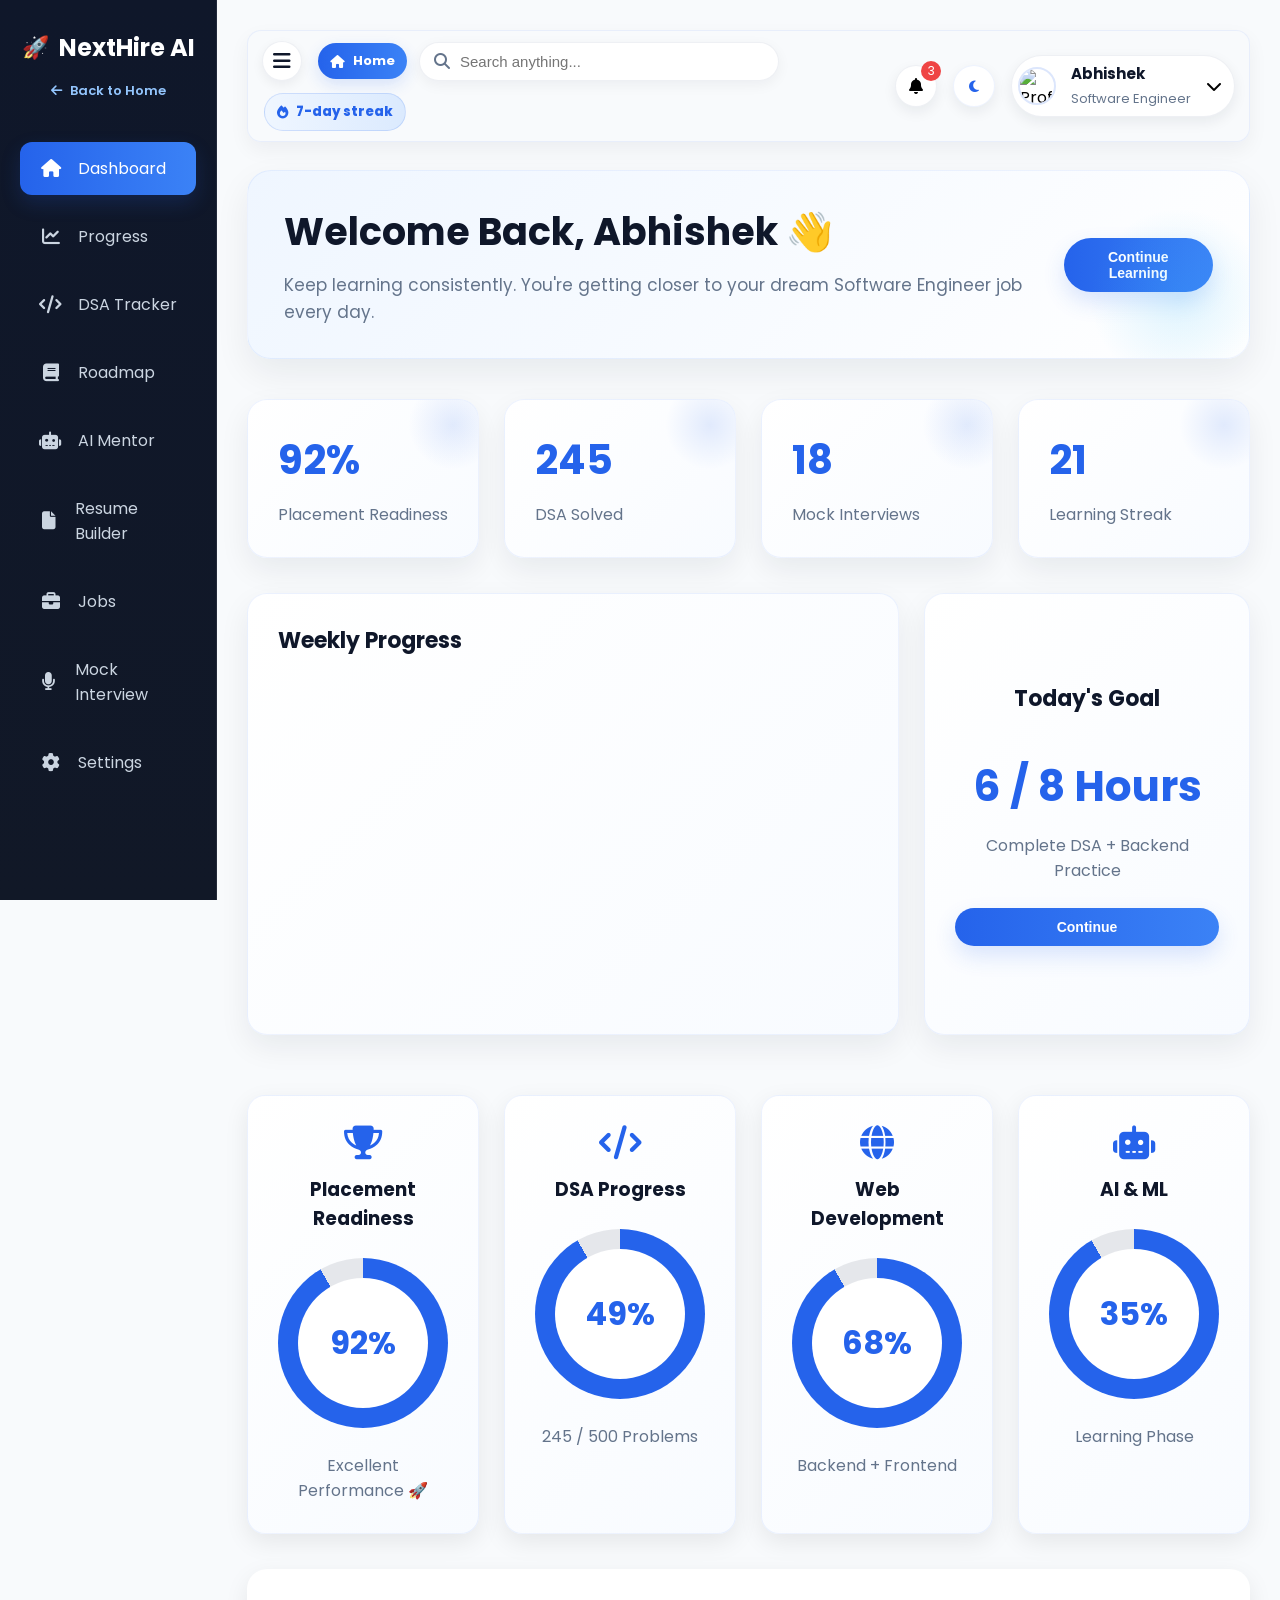
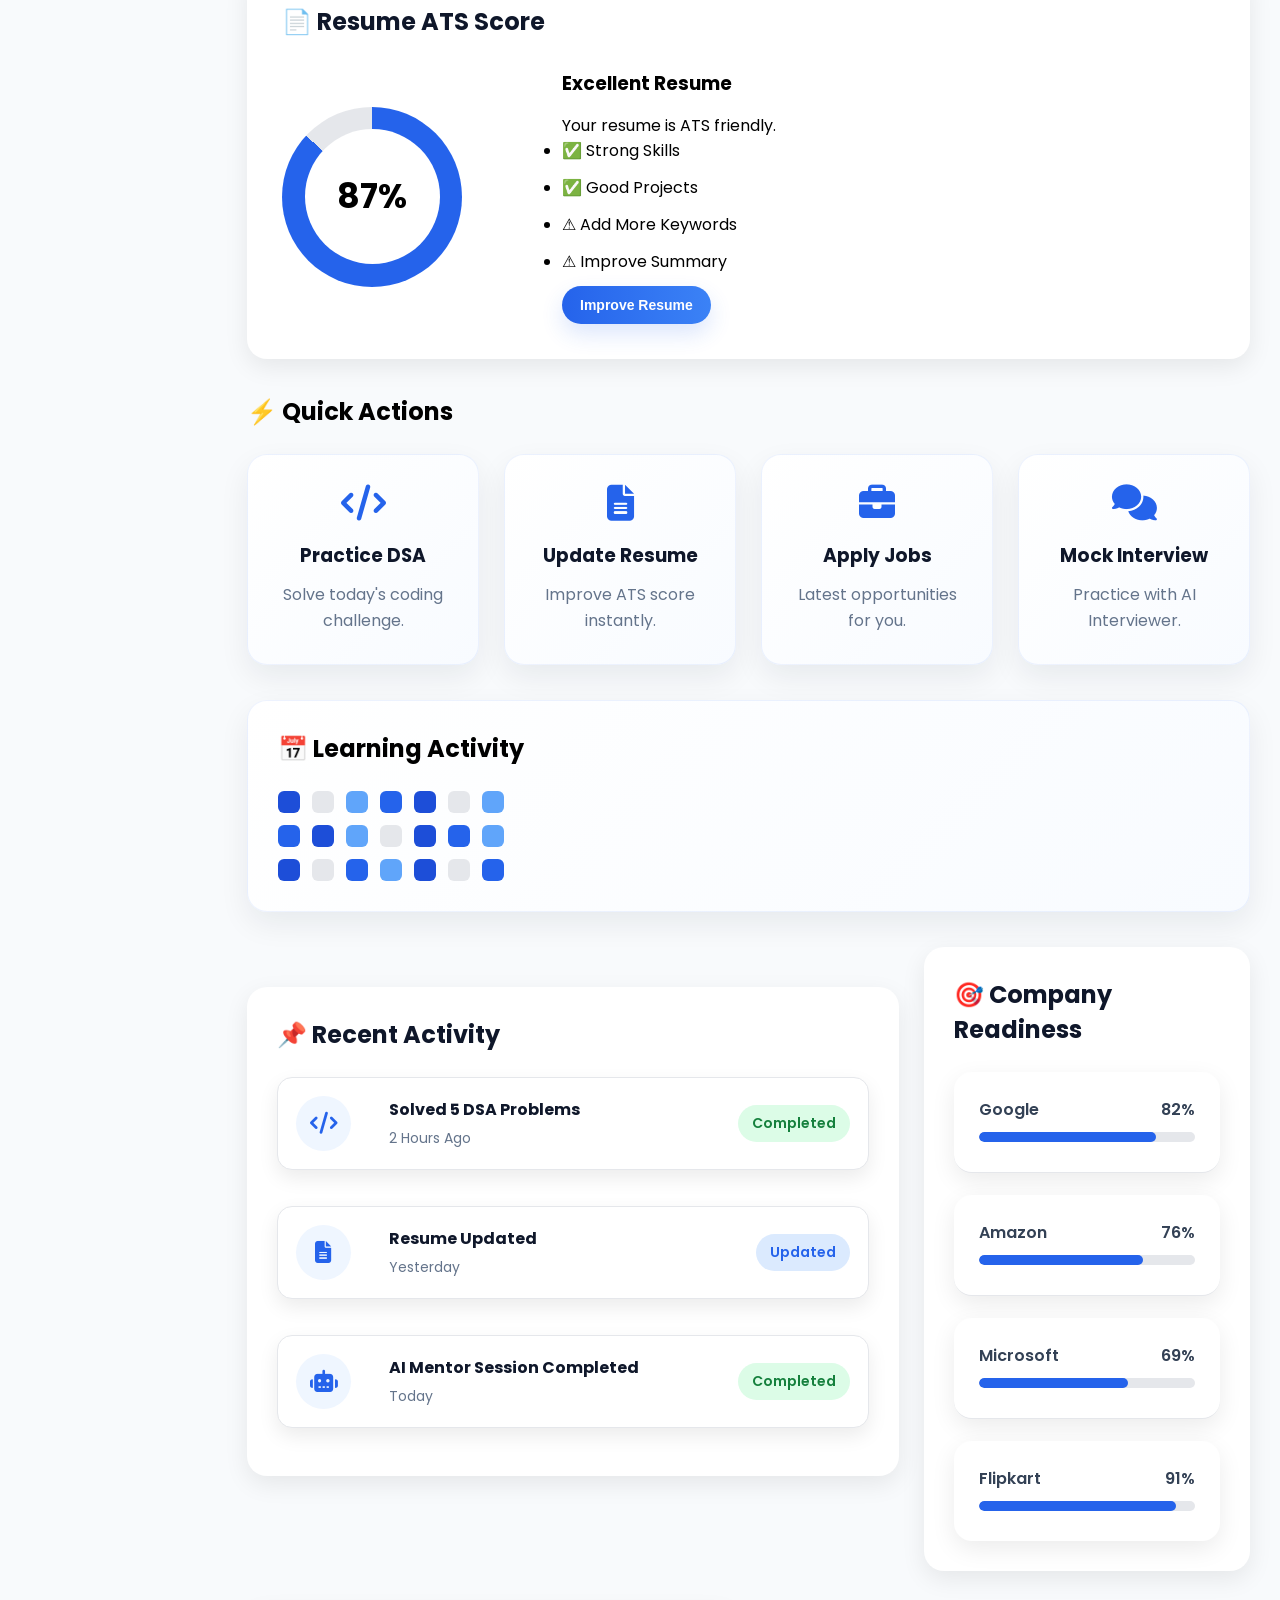
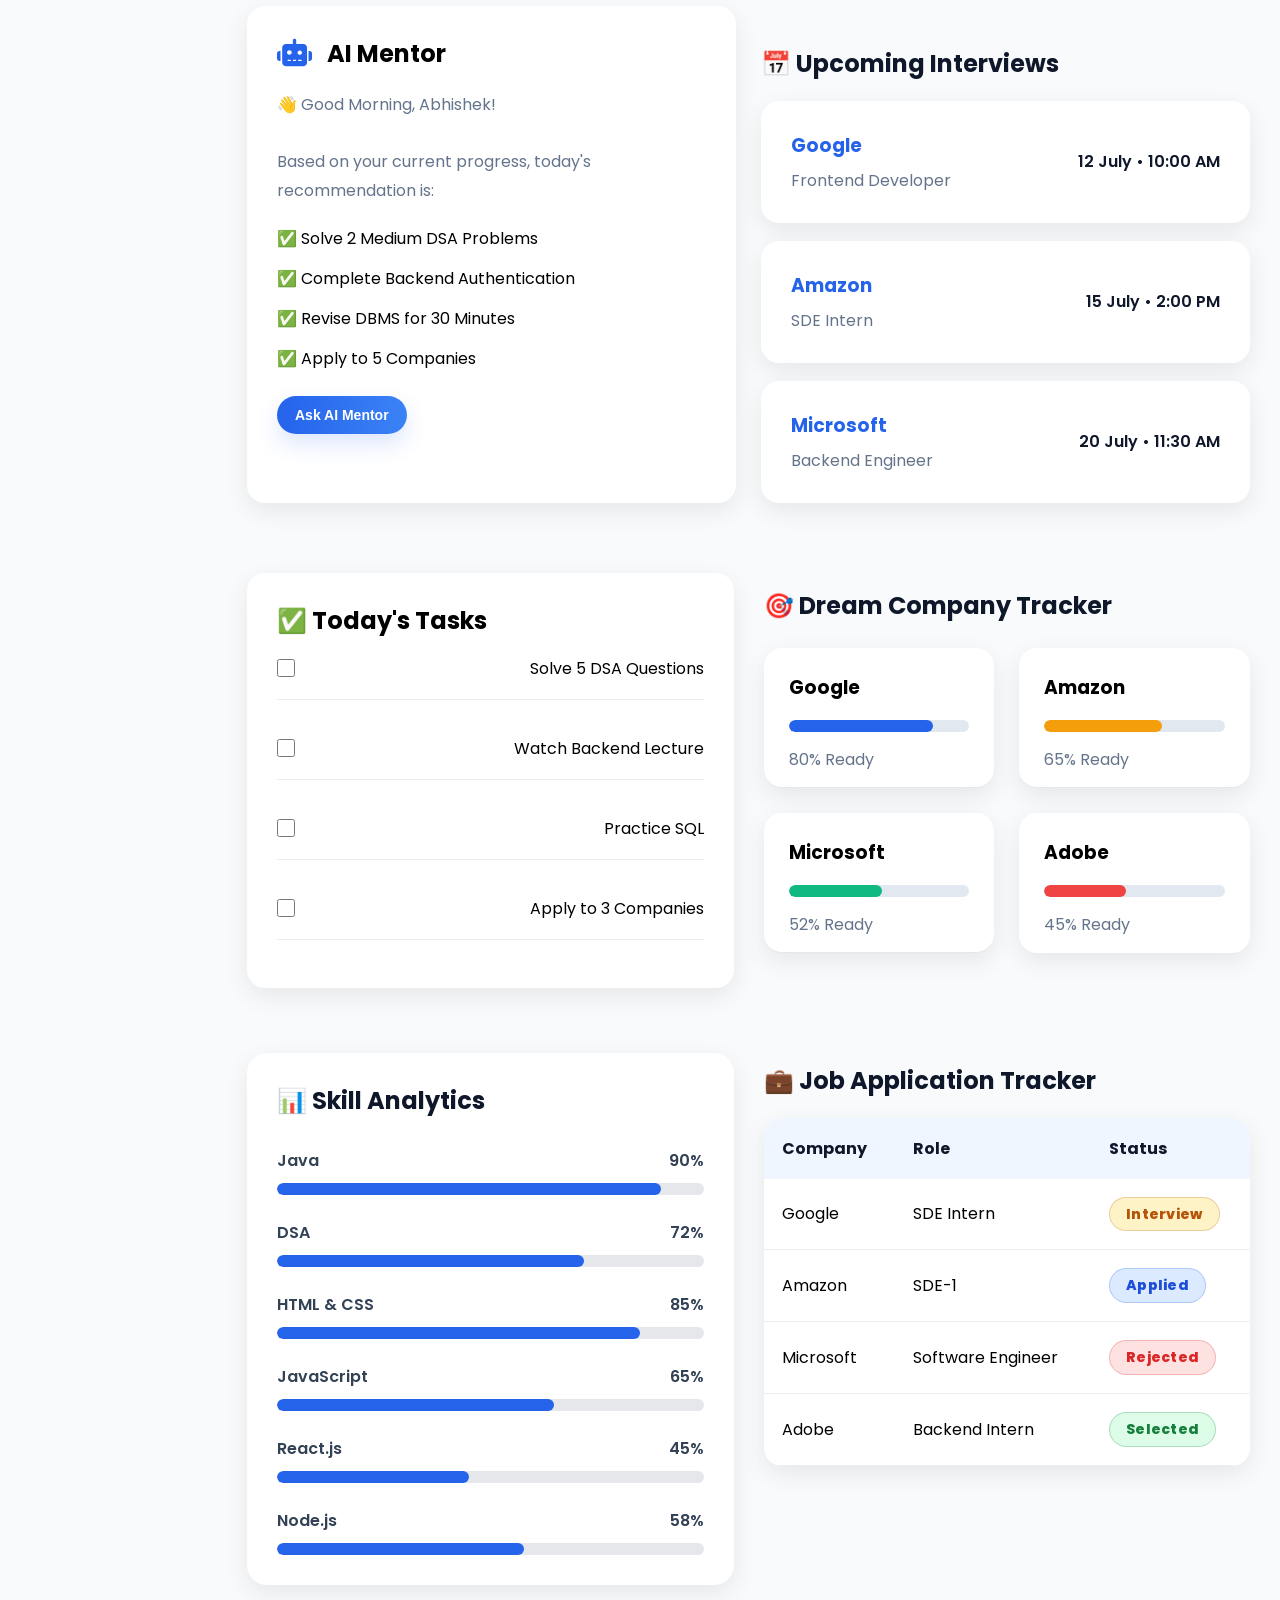
==== commit a3e6a85c: "commit message" ====
--- a/dashboard/dashboard.html
+++ b/dashboard/dashboard.html
@@ -1,457 +1,518 @@
 <!doctype html>
 <html lang="en">
-  <head>
-    <meta charset="UTF-8" />
-    <meta name="viewport" content="width=device-width, initial-scale=1.0" />
-    <title>NextHire AI Dashboard</title>
-    <link rel="stylesheet" href="dashboard.css" />
-    <link rel="preconnect" href="https://fonts.googleapis.com" />
-    <link rel="preconnect" href="https://fonts.gstatic.com" crossorigin />
-
-    <link
-      href="https://fonts.googleapis.com/css2?family=Poppins:wght@300;400;500;600;700&display=swap"
-      rel="stylesheet"
-    />
-
-    <link
-      rel="stylesheet"
-      href="https://cdnjs.cloudflare.com/ajax/libs/font-awesome/6.7.2/css/all.min.css"
-    />
-  </head>
-  <body>
-    <div class="dashboard">
-      <!-- Sidebar -->
-      <aside class="sidebar">
-        <div class="sidebar-logo">
-          <h2>🚀 NextHire AI</h2>
-        </div>
-
-        <ul class="sidebar-menu">
-          <li class="active">
-            <a href="#">
-              <i class="fa-solid fa-house"></i>
-              Dashboard
-            </a>
-          </li>
-
-          <li>
-            <a href="#">
-              <i class="fa-solid fa-chart-line"></i>
-              Progress
-            </a>
-          </li>
-
-          <li>
-            <a href="#">
-              <i class="fa-solid fa-code"></i>
-              DSA Tracker
-            </a>
-          </li>
-
-          <li>
-            <a href="#">
-              <i class="fa-solid fa-book"></i>
-              Roadmap
-            </a>
-          </li>
-
-          <li>
-            <a href="#">
-              <i class="fa-solid fa-robot"></i>
-              AI Mentor
-            </a>
-          </li>
-
-          <li>
-            <a href="#">
-              <i class="fa-solid fa-file"></i>
-              Resume Builder
-            </a>
-          </li>
-
-          <li>
-            <a href="#">
-              <i class="fa-solid fa-briefcase"></i>
-              Jobs
-            </a>
-          </li>
-
-          <li>
-            <a href="#">
-              <i class="fa-solid fa-microphone"></i>
-              Mock Interview
-            </a>
-          </li>
-
-          <li>
-            <a href="#">
-              <i class="fa-solid fa-gear"></i>
-              Settings
-            </a>
-          </li>
-        </ul>
-      </aside>
-
-      <!-- Main Content -->
-      <main class="main-content">
-        <!-- Topbar -->
-        <div class="topbar">
+
+<head>
+  <meta charset="UTF-8" />
+  <meta name="viewport" content="width=device-width, initial-scale=1.0" />
+  <title>NextHire AI Dashboard</title>
+  <link rel="stylesheet" href="dashboard.css" />
+  <link rel="preconnect" href="https://fonts.googleapis.com" />
+  <link rel="preconnect" href="https://fonts.gstatic.com" crossorigin />
+
+  <link href="https://fonts.googleapis.com/css2?family=Poppins:wght@300;400;500;600;700&display=swap"
+    rel="stylesheet" />
+
+  <link rel="stylesheet" href="https://cdnjs.cloudflare.com/ajax/libs/font-awesome/6.7.2/css/all.min.css" />
+</head>
+
+<body>
+  <div class="dashboard">
+    <!-- Sidebar -->
+    <aside class="sidebar">
+      <div class="sidebar-logo">
+        <a href="../index.html" class="sidebar-brand">
+          <span class="brand-icon">🚀</span>
+          <h2>NextHire AI</h2>
+        </a>
+        <a href="../index.html" class="back-home-link">
+          <i class="fa-solid fa-arrow-left"></i>
+          Back to Home
+        </a>
+      </div>
+
+      <ul class="sidebar-menu">
+        <li class="active">
+          <a href="#">
+            <i class="fa-solid fa-house"></i>
+            Dashboard
+          </a>
+        </li>
+
+        <li>
+          <a href="#">
+            <i class="fa-solid fa-chart-line"></i>
+            Progress
+          </a>
+        </li>
+
+        <li>
+          <a href="#">
+            <i class="fa-solid fa-code"></i>
+            DSA Tracker
+          </a>
+        </li>
+
+        <li>
+          <a href="#">
+            <i class="fa-solid fa-book"></i>
+            Roadmap
+          </a>
+        </li>
+
+        <li>
+          <a href="#">
+            <i class="fa-solid fa-robot"></i>
+            AI Mentor
+          </a>
+        </li>
+
+        <li>
+          <a href="#">
+            <i class="fa-solid fa-file"></i>
+            Resume Builder
+          </a>
+        </li>
+
+        <li>
+          <a href="#">
+            <i class="fa-solid fa-briefcase"></i>
+            Jobs
+          </a>
+        </li>
+
+        <li>
+          <a href="#">
+            <i class="fa-solid fa-microphone"></i>
+            Mock Interview
+          </a>
+        </li>
+
+        <li>
+          <a href="#">
+            <i class="fa-solid fa-gear"></i>
+            Settings
+          </a>
+        </li>
+      </ul>
+    </aside>
+
+    <!-- Main Content -->
+    <main class="main-content">
+      <!-- Topbar -->
+      <div class="topbar">
+
+        <!-- Left Side -->
+        <div class="topbar-left">
+
+          <div class="menu-toggle">
+            <i class="fa-solid fa-bars"></i>
+          </div>
+
+          <a href="../index.html" class="back-home-btn">
+            <i class="fa-solid fa-house"></i>
+            Home
+          </a>
+
           <div class="search-box">
             <i class="fa-solid fa-magnifying-glass"></i>
             <input type="text" placeholder="Search anything..." />
           </div>
 
-          <div class="topbar-right">
-            <div class="notification">
-                <i class="fa-solid fa-bell"></i>
-
-  <span class="notification-count">3</span>
-
-  <div class="notification-menu">
-
-    <h3>Notifications</h3>
-
-    <div class="notification-item">
-      <p>🎉 You solved 5 DSA problems today.</p>
-      <span>2 min ago</span>
-    </div>
-
-    <div class="notification-item">
-      <p>📄 Resume ATS Score increased to 92%.</p>
-      <span>1 hour ago</span>
-    </div>
-
-    <div class="notification-item">
-      <p>💼 New SDE Internship matches your profile.</p>
-      <span>Today</span>
-    </div>
-
-  </div>
-</div>
-
-<button id="theme-toggle" class="theme-btn">
-    <i class="fa-solid fa-moon"></i>
-</button>
-
-  <div class="profile">
-  <img src="https://i.pravatar.cc/45" alt="Profile" />
-
-  <div class="profile-info">
-    <h4>Abhishek</h4>
-    <span>Software Engineer</span>
-  </div>
-
-  <i class="fa-solid fa-chevron-down"></i>
-
-  <div class="profile-menu">
-
-    <a href="#">
-      <i class="fa-solid fa-user"></i>
-      My Profile
-    </a>
-
-    <a href="#">
-      <i class="fa-solid fa-gear"></i>
-      Settings
-    </a>
-
-    <a href="#">
-      <i class="fa-solid fa-file"></i>
-      Resume
-    </a>
-
-    <a href="#">
-      <i class="fa-solid fa-moon"></i>
-      Dark Mode
-    </a>
-
-    <a href="#">
-      <i class="fa-solid fa-right-from-bracket"></i>
-      Logout
-    </a>
-
-  </div>
-</div>
-          </div>
-        </div>
-
-        <!-- Welcome -->
-        <div class="welcome-section">
-          <div class="welcome-text">
-            <h1>Welcome Back, Abhishek 👋</h1>
-
-            <p>
-              Keep learning consistently. You're getting closer to your dream
-              Software Engineer job every day.
-            </p>
-          </div>
-
-          <button class="btn btn-primary">Continue Learning</button>
-        </div>
-
-        <!-- Stats -->
-        <div class="stats-grid">
-          <div class="stat-card">
-             <h2 class="counter" data-target="92">0</h2>
-            
-            <p>Placement Readiness</p>
-          </div>
-
-          <div class="stat-card">
-           <h2 class="counter" data-target="245">0</h2>
-            <p>DSA Solved</p>
-          </div>
-
-          <div class="stat-card">
-           <h2 class="counter" data-target="18">0</h2>
-            <p>Mock Interviews</p>
-          </div>
-
-          <div class="stat-card">
-         <h2 class="counter" data-target="21">0</h2>
-            <p>Learning Streak</p>
-          </div>
-        </div>
-
-        <!-- Analytics -->
-        <div class="analytics">
-          <div class="chart-card">
-            <h3>Weekly Progress</h3>
-
-            <canvas id="progressChart"></canvas>
-          </div>
-
-          <div class="goal-card">
-            <h3>Today's Goal</h3>
-
-            <h2>6 / 8 Hours</h2>
-
-            <p>Complete DSA + Backend Practice</p>
-
-            <button class="btn btn-primary">Continue</button>
-          </div>
-        </div>
-
-        <!-- Progress Section -->
-        <div class="progress-section">
-          <div class="progress-card">
-            <h3>Placement Readiness</h3>
-
-            <div class="progress-circle">
-              <span>92%</span>
-            </div>
-
-            <p>Excellent Performance 🚀</p>
-          </div>
-
-          <div class="progress-card">
-            <h3>DSA Progress</h3>
-
-            <div class="progress-circle">
-              <span>49%</span>
-            </div>
-
-            <p>245 / 500 Problems</p>
-          </div>
-
-          <div class="progress-card">
-            <h3>Web Development</h3>
-
-            <div class="progress-circle">
-              <span>68%</span>
-            </div>
-
-            <p>Backend + Frontend</p>
-          </div>
-
-          <div class="progress-card">
-            <h3>AI & ML</h3>
-
-            <div class="progress-circle">
-              <span>35%</span>
-            </div>
-
-            <p>Learning Phase</p>
-          </div>
-        </div>
-
-        <!-- Resume ATS Score -->
-
-        <div class="resume-section">
-          <div class="resume-card">
-            <h2>📄 Resume ATS Score</h2>
-
-            <div class="resume-score">
-              <div class="score-circle">
-                <span>87%</span>
-              </div>
-
-              <div class="score-details">
-                <h3>Excellent Resume</h3>
-
-                <p>Your resume is ATS friendly.</p>
-
-                <ul>
-                  <li>✅ Strong Skills</li>
-
-                  <li>✅ Good Projects</li>
-
-                  <li>⚠ Add More Keywords</li>
-
-                  <li>⚠ Improve Summary</li>
-                </ul>
-
-                <button class="btn btn-primary">Improve Resume</button>
-              </div>
-            </div>
-          </div>
-        </div>
-
-        <!-- Quick Actions -->
-
-<div class="quick-actions">
-
-  <h2>⚡ Quick Actions</h2>
-
-  <div class="action-grid">
-
-    <div class="action-card">
-      <i class="fa-solid fa-code"></i>
-      <h3>Practice DSA</h3>
-      <p>Solve today's coding challenge.</p>
-    </div>
-
-    <div class="action-card">
-      <i class="fa-solid fa-file-lines"></i>
-      <h3>Update Resume</h3>
-      <p>Improve ATS score instantly.</p>
-    </div>
-
-    <div class="action-card">
-      <i class="fa-solid fa-briefcase"></i>
-      <h3>Apply Jobs</h3>
-      <p>Latest opportunities for you.</p>
-    </div>
-
-    <div class="action-card">
-      <i class="fa-solid fa-comments"></i>
-      <h3>Mock Interview</h3>
-      <p>Practice with AI Interviewer.</p>
-    </div>
-
-  </div>
-
-</div>
-
-<!-- Learning Calendar -->
-
-<div class="calendar-section">
-
-  <h2>📅 Learning Activity</h2>
-
-  <div class="calendar-grid">
-
-    <div class="day active"></div>
-    <div class="day"></div>
-    <div class="day medium"></div>
-    <div class="day high"></div>
-    <div class="day active"></div>
-    <div class="day"></div>
-    <div class="day medium"></div>
-
-    <div class="day high"></div>
-    <div class="day active"></div>
-    <div class="day medium"></div>
-    <div class="day"></div>
-    <div class="day active"></div>
-    <div class="day high"></div>
-    <div class="day medium"></div>
-
-    <div class="day active"></div>
-    <div class="day"></div>
-    <div class="day high"></div>
-    <div class="day medium"></div>
-    <div class="day active"></div>
-    <div class="day"></div>
-    <div class="day high"></div>
-
-  </div>
-
-</div>
-
-<!-- Leaderboard -->
-
-<div class="leaderboard">
-
-  <h2>🏆 Weekly Leaderboard</h2>
-
-  <div class="leaderboard-list">
-
-    <div class="leader">
-      <span class="rank">🥇</span>
-
-      <div class="leader-info">
-        <h3>Abhishek Dubey</h3>
-        <p>325 Points</p>
+          <div class="topbar-badge">
+            <i class="fa-solid fa-fire"></i>
+            <span>7-day streak</span>
+          </div>
+
+        </div>
+
+        <!-- Right Side -->
+        <div class="topbar-right">
+
+          <!-- Notification -->
+          <div class="notification">
+
+            <i class="fa-solid fa-bell"></i>
+
+            <span class="notification-count">3</span>
+
+            <div class="notification-menu">
+
+              <h3>Notifications</h3>
+
+              <div class="notification-item">
+                <p>🎉 You solved 5 DSA problems today.</p>
+                <span>2 min ago</span>
+              </div>
+
+              <div class="notification-item">
+                <p>📄 Resume ATS Score increased to 92%.</p>
+                <span>1 hour ago</span>
+              </div>
+
+              <div class="notification-item">
+                <p>💼 New SDE Internship matches your profile.</p>
+                <span>Today</span>
+              </div>
+
+            </div>
+
+          </div>
+
+          <!-- Theme Button -->
+          <button id="theme-toggle" class="theme-btn">
+            <i class="fa-solid fa-moon"></i>
+          </button>
+
+          <!-- Profile -->
+          <div class="profile">
+
+            <img src="https://i.pravatar.cc/45" alt="Profile" />
+
+            <div class="profile-info">
+              <h4>Abhishek</h4>
+              <span>Software Engineer</span>
+            </div>
+
+            <i class="fa-solid fa-chevron-down"></i>
+
+            <div class="profile-menu">
+
+              <a href="#">
+                <i class="fa-solid fa-user"></i>
+                My Profile
+              </a>
+
+              <a href="#">
+                <i class="fa-solid fa-gear"></i>
+                Settings
+              </a>
+
+              <a href="#">
+                <i class="fa-solid fa-file"></i>
+                Resume
+              </a>
+
+              <a href="#">
+                <i class="fa-solid fa-moon"></i>
+                Dark Mode
+              </a>
+
+              <a href="#">
+                <i class="fa-solid fa-right-from-bracket"></i>
+                Logout
+              </a>
+
+            </div>
+
+          </div>
+
+        </div>
+
       </div>
-
-      <span class="badge">Level 8</span>
-    </div>
-
-    <div class="leader">
-      <span class="rank">🥈</span>
-
-      <div class="leader-info">
-        <h3>Rahul Sharma</h3>
-        <p>290 Points</p>
-      </div>
-
-      <span class="badge">Level 7</span>
-    </div>
-
-    <div class="leader">
-      <span class="rank">🥉</span>
-
-      <div class="leader-info">
-        <h3>Priya Singh</h3>
-        <p>260 Points</p>
-      </div>
-
-      <span class="badge">Level 6</span>
-    </div>
-
-  </div>
-
-</div>
-        <!-- Dashboard Bottom -->
-        <div class="dashboard-bottom">
-          <!-- Recent Activity -->
-          <div class="activity-section">
-            <h2>Recent Activity</h2>
+      <!-- Welcome Section -->
+      <section class="welcome-section">
+
+        <div class="welcome-text">
+          <h1>Welcome Back, Abhishek 👋</h1>
+
+          <p>
+            Keep learning consistently. You're getting closer to your dream
+            Software Engineer job every day.
+          </p>
+        </div>
+
+        <div class="welcome-action">
+          <button class="btn btn-primary">
+            Continue Learning
+          </button>
+        </div>
+
+      </section>
+
+      <!-- Stats Section -->
+      <section class="stats-grid">
+
+        <div class="stat-card">
+          <h2>
+            <span class="counter" data-target="92">0</span>%
+          </h2>
+          <p>Placement Readiness</p>
+        </div>
+
+        <div class="stat-card">
+          <h2>
+            <span class="counter" data-target="245">0</span>
+          </h2>
+          <p>DSA Solved</p>
+        </div>
+
+        <div class="stat-card">
+          <h2>
+            <span class="counter" data-target="18">0</span>
+          </h2>
+          <p>Mock Interviews</p>
+        </div>
+
+        <div class="stat-card">
+          <h2>
+            <span class="counter" data-target="21">0</span>
+          </h2>
+          <p>Learning Streak</p>
+        </div>
+
+      </section>
+      <!-- Analytics -->
+      <section class="analytics">
+
+        <div class="chart-card">
+          <h3>Weekly Progress</h3>
+
+          <canvas id="progressChart"></canvas>
+        </div>
+
+        <div class="goal-card">
+          <h3>Today's Goal</h3>
+
+          <h2>6 / 8 Hours</h2>
+
+          <p>Complete DSA + Backend Practice</p>
+
+          <button class="btn btn-primary">Continue</button>
+
+        </div>
+      </section>
+
+      <!-- Progress Section -->
+      <section class="progress-section">
+
+        <div class="progress-card">
+          <i class="fa-solid fa-trophy progress-icon"></i>
+          <h3>Placement Readiness</h3>
+
+          <div class="progress-circle">
+            <span>92%</span>
+          </div>
+
+          <p>Excellent Performance 🚀</p>
+        </div>
+
+        <div class="progress-card">
+          <i class="fa-solid fa-code progress-icon"></i>
+          <h3>DSA Progress</h3>
+
+          <div class="progress-circle">
+            <span>49%</span>
+          </div>
+
+          <p>245 / 500 Problems</p>
+        </div>
+
+        <div class="progress-card">
+          <i class="fa-solid fa-globe progress-icon"></i>
+          <h3>Web Development</h3>
+
+          <div class="progress-circle">
+            <span>68%</span>
+          </div>
+
+          <p>Backend + Frontend</p>
+        </div>
+
+        <div class="progress-card">
+          <i class="fa-solid fa-robot progress-icon"></i>
+          <h3>AI & ML</h3>
+
+          <div class="progress-circle">
+            <span>35%</span>
+          </div>
+
+          <p>Learning Phase</p>
+
+        </div>
+      </section>
+      <!-- Resume ATS Section -->
+      <section class="resume-section">
+
+        <div class="resume-card">
+
+          <h2>📄 Resume ATS Score</h2>
+
+          <div class="resume-score">
+
+            <!-- Left -->
+            <div class="score-circle">
+
+              <span>87%</span>
+
+            </div>
+
+            <!-- Right -->
+            <div class="score-details">
+
+              <h3>Excellent Resume</h3>
+
+              <p>Your resume is ATS friendly.</p>
+
+              <ul>
+
+                <li>✅ Strong Skills</li>
+
+                <li>✅ Good Projects</li>
+
+                <li>⚠ Add More Keywords</li>
+
+                <li>⚠ Improve Summary</li>
+
+              </ul>
+
+              <button class="btn btn-primary">
+                Improve Resume
+              </button>
+
+            </div>
+
+          </div>
+
+        </div>
+
+      </section>
+
+      <!-- Quick Actions -->
+      <section class="quick-actions">
+
+        <h2>⚡ Quick Actions</h2>
+
+        <div class="action-grid">
+
+          <div class="action-card">
+
+            <i class="fa-solid fa-code"></i>
+
+            <h3>Practice DSA</h3>
+
+            <p>Solve today's coding challenge.</p>
+
+          </div>
+
+          <div class="action-card">
+
+            <i class="fa-solid fa-file-lines"></i>
+
+            <h3>Update Resume</h3>
+
+            <p>Improve ATS score instantly.</p>
+
+          </div>
+
+          <div class="action-card">
+
+            <i class="fa-solid fa-briefcase"></i>
+
+            <h3>Apply Jobs</h3>
+
+            <p>Latest opportunities for you.</p>
+
+          </div>
+
+          <div class="action-card">
+
+            <i class="fa-solid fa-comments"></i>
+
+            <h3>Mock Interview</h3>
+
+            <p>Practice with AI Interviewer.</p>
+
+          </div>
+
+        </div>
+
+      </section>
+
+      <!-- Learning Activity -->
+      <section class="calendar-section">
+
+        <h2>📅 Learning Activity</h2>
+
+        <div class="calendar-grid">
+
+          <div class="day active"></div>
+          <div class="day"></div>
+          <div class="day medium"></div>
+          <div class="day high"></div>
+          <div class="day active"></div>
+          <div class="day"></div>
+          <div class="day medium"></div>
+
+          <div class="day high"></div>
+          <div class="day active"></div>
+          <div class="day medium"></div>
+          <div class="day"></div>
+          <div class="day active"></div>
+          <div class="day high"></div>
+          <div class="day medium"></div>
+
+          <div class="day active"></div>
+          <div class="day"></div>
+          <div class="day high"></div>
+          <div class="day medium"></div>
+          <div class="day active"></div>
+          <div class="day"></div>
+          <div class="day high"></div>
+
+        </div>
+
+      </section>
+
+      <!-- ==========================
+     Dashboard Bottom
+========================== -->
+      <section class="dashboard-bottom">
+
+        <!-- ==========================
+       Recent Activity
+  ========================== -->
+        <section class="activity-section">
+
+          <h2>📌 Recent Activity</h2>
+
+          <div class="activity-list">
 
             <div class="activity-card">
+
               <div class="activity-icon">
                 <i class="fa-solid fa-code"></i>
               </div>
 
               <div class="activity-content">
                 <h4>Solved 5 DSA Problems</h4>
-                <p>2 hours ago</p>
-              </div>
+                <p>2 Hours Ago</p>
+              </div>
+
+              <span class="activity-tag completed">
+                Completed
+              </span>
+
             </div>
 
             <div class="activity-card">
+
               <div class="activity-icon">
-                <i class="fa-solid fa-file"></i>
+                <i class="fa-solid fa-file-lines"></i>
               </div>
 
               <div class="activity-content">
                 <h4>Resume Updated</h4>
                 <p>Yesterday</p>
               </div>
+
+              <span class="activity-tag updated">
+                Updated
+              </span>
+
             </div>
 
             <div class="activity-card">
+
               <div class="activity-icon">
                 <i class="fa-solid fa-robot"></i>
               </div>
@@ -460,255 +521,415 @@
                 <h4>AI Mentor Session Completed</h4>
                 <p>Today</p>
               </div>
-            </div>
-          </div>
-
-          <!-- Company Readiness -->
-          <div class="company-readiness">
-            <h2>Company Readiness</h2>
+
+              <span class="activity-tag completed">
+                Completed
+              </span>
+
+            </div>
+
+          </div>
+
+        </section>
+
+        <!-- ==========================
+       Company Readiness
+  ========================== -->
+        <section class="company-readiness">
+
+          <h2>🎯 Company Readiness</h2>
+
+          <div class="company-list">
 
             <div class="company-card">
+
               <div class="company-header">
+
                 <span>Google</span>
+
                 <span>82%</span>
+
               </div>
 
               <div class="progress-bar">
+
                 <div class="progress-fill google"></div>
-              </div>
+
+              </div>
+
             </div>
 
             <div class="company-card">
+
               <div class="company-header">
+
                 <span>Amazon</span>
+
                 <span>76%</span>
+
               </div>
 
               <div class="progress-bar">
+
                 <div class="progress-fill amazon"></div>
-              </div>
+
+              </div>
+
             </div>
 
             <div class="company-card">
+
               <div class="company-header">
+
                 <span>Microsoft</span>
+
                 <span>69%</span>
+
               </div>
 
               <div class="progress-bar">
+
                 <div class="progress-fill microsoft"></div>
-              </div>
+
+              </div>
+
             </div>
 
             <div class="company-card">
+
               <div class="company-header">
+
                 <span>Flipkart</span>
+
                 <span>91%</span>
+
               </div>
 
               <div class="progress-bar">
+
                 <div class="progress-fill flipkart"></div>
-              </div>
-            </div>
-          </div>
-        </div>
-
-        <!-- Smart Section -->
-        <div class="smart-section">
-          <!-- AI Mentor -->
-          <div class="ai-mentor">
-            <div class="mentor-header">
-              <i class="fa-solid fa-robot"></i>
-              <h2>AI Mentor</h2>
-            </div>
-
-            <p class="mentor-message">
-              👋 Good Morning, Abhishek!
-              <br /><br />
-              Based on your current progress, today's recommendation is:
-            </p>
-
-            <ul class="mentor-list">
-              <li>✅ Solve 2 Medium DSA Problems</li>
-              <li>✅ Complete Backend Authentication</li>
-              <li>✅ Revise DBMS for 30 Minutes</li>
-              <li>✅ Apply to 5 Companies</li>
-            </ul>
-
-            <button class="btn btn-primary">Ask AI Mentor</button>
-          </div>
-
- <!-- Upcoming Interviews -->
-          <div class="interview-section">
-            <h2>Upcoming Interviews</h2>
-
-            <div class="interview-list">
-              <div class="interview-card">
-                <div>
-                  <h3>Google</h3>
-                  <p>Frontend Developer</p>
-                </div>
-
-                <span>12 July • 10:00 AM</span>
-              </div>
-
-              <div class="interview-card">
-                <div>
-                  <h3>Amazon</h3>
-                  <p>SDE Intern</p>
-                </div>
-
-                <span>15 July • 2:00 PM</span>
-              </div>
-
-              <div class="interview-card">
-                <div>
-                  <h3>Microsoft</h3>
-                  <p>Backend Engineer</p>
-                </div>
-
-                <span>20 July • 11:30 AM</span>
-              </div>
-            </div>
-          </div>
-        </div>
-         
-        </div>
-
-         
-
-     <div class="productivity-grid">
-
-    <div class="task-card">
-
-       <!-- Upcoming Tasks -->
-
-          <div class="task-card">
-            <h3>Today's Tasks</h3>
-
-            <ul class="task-list">
-              <li>
-                <input type="checkbox" />
-                Solve 5 DSA Questions
-              </li>
-
-              <li>
-                <input type="checkbox" />
-                Watch Backend Lecture
-              </li>
-
-              <li>
-                <input type="checkbox" />
-                Practice SQL
-              </li>
-
-              <li>
-                <input type="checkbox" />
-                Apply to 3 Companies
-              </li>
-            </ul>
-          </div>
-
-    </div>
-
-    <div class="company-section">
-
-          <!-- Dream Company Tracker -->
-
-          <div class="company-section">
-            <h2>🎯 Dream Company Tracker</h2>
-
-            <div class="company-grid">
-              <div class="company-card">
+
+              </div>
+
+            </div>
+
+          </div>
+
+        </section>
+
+      </section>
+
+
+      <!-- ==========================
+     Smart Section
+========================== -->
+      <section class="smart-section">
+
+        <!-- AI Mentor -->
+        <section class="ai-mentor">
+
+          <div class="mentor-header">
+
+            <i class="fa-solid fa-robot"></i>
+
+            <h2>AI Mentor</h2>
+
+          </div>
+
+          <p class="mentor-message">
+
+            👋 Good Morning, Abhishek!
+
+            <br><br>
+
+            Based on your current progress, today's recommendation is:
+
+          </p>
+
+          <ul class="mentor-list">
+
+            <li>✅ Solve 2 Medium DSA Problems</li>
+
+            <li>✅ Complete Backend Authentication</li>
+
+            <li>✅ Revise DBMS for 30 Minutes</li>
+
+            <li>✅ Apply to 5 Companies</li>
+
+          </ul>
+
+          <button class="btn btn-primary">
+
+            Ask AI Mentor
+
+          </button>
+
+        </section>
+
+        <!-- Upcoming Interviews -->
+        <section class="interview-section">
+
+          <h2>📅 Upcoming Interviews</h2>
+
+          <div class="interview-list">
+
+            <div class="interview-card">
+
+              <div>
+
                 <h3>Google</h3>
 
-                <div class="company-progress">
-                  <div class="fill google"></div>
-                </div>
-
-                <p>80% Ready</p>
-              </div>
-
-              <div class="company-card">
+                <p>Frontend Developer</p>
+
+              </div>
+
+              <span>12 July • 10:00 AM</span>
+
+            </div>
+
+            <div class="interview-card">
+
+              <div>
+
                 <h3>Amazon</h3>
 
-                <div class="company-progress">
-                  <div class="fill amazon"></div>
-                </div>
-
-                <p>65% Ready</p>
-              </div>
-
-              <div class="company-card">
+                <p>SDE Intern</p>
+
+              </div>
+
+              <span>15 July • 2:00 PM</span>
+
+            </div>
+
+            <div class="interview-card">
+
+              <div>
+
                 <h3>Microsoft</h3>
 
-                <div class="company-progress">
-                  <div class="fill microsoft"></div>
-                </div>
-
-                <p>52% Ready</p>
-              </div>
-
-              <div class="company-card">
-                <h3>Adobe</h3>
-
-                <div class="company-progress">
-                  <div class="fill adobe"></div>
-                </div>
-
-                <p>45% Ready</p>
-              </div>
-            </div>
-          </div>
-
-
-</div>
-          <!-- Job Application Tracker -->
-
-          <div class="job-tracker" >
-            <h2>💼 Job Application Tracker</h2>
-
-            <table>
-              <thead>
-                <tr>
-                  <th>Company</th>
-                  <th>Role</th>
-                  <th>Status</th>
-                </tr>
-              </thead>
-
-              <tbody>
-                <tr>
-                  <td>Google</td>
-                  <td>SDE Intern</td>
-                  <td><span class="status interview">Interview</span></td>
-                </tr>
-
-                <tr>
-                  <td>Amazon</td>
-                  <td>SDE-1</td>
-                  <td><span class="status applied">Applied</span></td>
-                </tr>
-
-                <tr>
-                  <td>Microsoft</td>
-                  <td>Software Engineer</td>
-                  <td><span class="status rejected">Rejected</span></td>
-                </tr>
-
-                <tr>
-                  <td>Adobe</td>
-                  <td>Backend Intern</td>
-                  <td><span class="status selected">Selected</span></td>
-                </tr>
-              </tbody>
-            </table>
-          </div>
-        </div>
-      </main>
-    </div>
-
-    <script src="https://cdn.jsdelivr.net/npm/chart.js"></script>
-    <script src="dashboard.js"></script>
-  </body>
-</html>
+                <p>Backend Engineer</p>
+
+              </div>
+
+              <span>20 July • 11:30 AM</span>
+
+            </div>
+
+          </div>
+
+        </section>
+
+      </section>
+
+      <!-- ==========================
+     Productivity Section
+========================== -->
+      <section class="productivity-grid">
+
+        <section class="task-card">
+          <h2>✅ Today's Tasks</h2>
+
+          <ul class="task-list">
+
+            <li>
+              <input type="checkbox">
+              Solve 5 DSA Questions
+            </li>
+
+            <li>
+              <input type="checkbox">
+              Watch Backend Lecture
+            </li>
+
+            <li>
+              <input type="checkbox">
+              Practice SQL
+            </li>
+
+            <li>
+              <input type="checkbox">
+              Apply to 3 Companies
+            </li>
+
+          </ul>
+        </section>
+      
+
+        <section class="company-section">
+          <h2>🎯 Dream Company Tracker</h2>
+
+          <div class="company-grid">
+
+            <div class="company-card">
+
+              <h3>Google</h3>
+
+              <div class="company-progress">
+                <div class="fill google"></div>
+              </div>
+
+              <p>80% Ready</p>
+
+            </div>
+
+            <div class="company-card">
+
+              <h3>Amazon</h3>
+
+              <div class="company-progress">
+                <div class="fill amazon"></div>
+              </div>
+
+              <p>65% Ready</p>
+
+            </div>
+
+            <div class="company-card">
+
+              <h3>Microsoft</h3>
+
+              <div class="company-progress">
+                <div class="fill microsoft"></div>
+              </div>
+
+              <p>52% Ready</p>
+
+            </div>
+
+            <div class="company-card">
+
+              <h3>Adobe</h3>
+
+              <div class="company-progress">
+                <div class="fill adobe"></div>
+              </div>
+
+              <p>45% Ready</p>
+
+            </div>
+
+          </div>
+        </section>
+
+        <section class="skill-section">
+          <h2>📊 Skill Analytics</h2>
+
+          <div class="skill-list">
+
+            <div class="skill-item">
+              <div class="skill-header">
+                <span>Java</span>
+                <span>90%</span>
+              </div>
+
+              <div class="skill-bar">
+                <div class="skill-fill java"></div>
+              </div>
+            </div>
+
+            <div class="skill-item">
+              <div class="skill-header">
+                <span>DSA</span>
+                <span>72%</span>
+              </div>
+
+              <div class="skill-bar">
+                <div class="skill-fill dsa"></div>
+              </div>
+            </div>
+
+            <div class="skill-item">
+              <div class="skill-header">
+                <span>HTML & CSS</span>
+                <span>85%</span>
+              </div>
+
+              <div class="skill-bar">
+                <div class="skill-fill html"></div>
+              </div>
+            </div>
+
+            <div class="skill-item">
+              <div class="skill-header">
+                <span>JavaScript</span>
+                <span>65%</span>
+              </div>
+
+              <div class="skill-bar">
+                <div class="skill-fill javascript"></div>
+              </div>
+            </div>
+
+            <div class="skill-item">
+              <div class="skill-header">
+                <span>React.js</span>
+                <span>45%</span>
+              </div>
+
+              <div class="skill-bar">
+                <div class="skill-fill react"></div>
+              </div>
+            </div>
+
+            <div class="skill-item">
+              <div class="skill-header">
+                <span>Node.js</span>
+                <span>58%</span>
+              </div>
+
+              <div class="skill-bar">
+                <div class="skill-fill node"></div>
+              </div>
+            </div>
+          </div>
+        </section>
+
+        <section class="job-tracker">
+          <h2>💼 Job Application Tracker</h2>
+
+          <table>
+            <thead>
+              <tr>
+                <th>Company</th>
+                <th>Role</th>
+                <th>Status</th>
+              </tr>
+            </thead>
+
+            <tbody>
+              <tr>
+                <td>Google</td>
+                <td>SDE Intern</td>
+                <td><span class="status interview">Interview</span></td>
+              </tr>
+
+              <tr>
+                <td>Amazon</td>
+                <td>SDE-1</td>
+                <td><span class="status applied">Applied</span></td>
+              </tr>
+
+              <tr>
+                <td>Microsoft</td>
+                <td>Software Engineer</td>
+                <td><span class="status rejected">Rejected</span></td>
+              </tr>
+
+              <tr>
+                <td>Adobe</td>
+                <td>Backend Intern</td>
+                <td><span class="status selected">Selected</span></td>
+              </tr>
+            </tbody>
+          </table>
+  
+        </section>
+      </section>
+
+  </main>
+  <div class="toast" id="toast"></div>
+  <script src="https://cdn.jsdelivr.net/npm/chart.js"></script>
+  <script src="dashboard.js"></script>
+</body>
+
+</html>
--- a/dashboard/dashboard.css
+++ b/dashboard/dashboard.css
@@ -9,6 +9,149 @@
   background: #f8fafc;
 }
 
+body.dark {
+  background: #020617;
+  color: #f8fafc;
+}
+
+body.dark .main-content,
+body.dark .search-box,
+body.dark .stat-card,
+body.dark .chart-card,
+body.dark .goal-card,
+body.dark .progress-card,
+body.dark .notification,
+body.dark .theme-btn,
+body.dark .profile {
+  background: #0f172a;
+  color: #f8fafc;
+}
+
+body.dark .sidebar {
+  background: #020617;
+}
+
+body.dark .welcome-text h1,
+body.dark .welcome-text p,
+body.dark .chart-card h3,
+body.dark .goal-card h3,
+body.dark .profile-info h4,
+body.dark .profile-info span,
+body.dark .search-box input,
+body.dark .search-box i,
+body.dark .notification-menu,
+body.dark .profile-menu,
+body.dark .notification-menu h3,
+body.dark .notification-item p,
+body.dark .notification-item span,
+body.dark .profile-menu a {
+  color: #f8fafc;
+}
+
+body.dark .welcome-section,
+body.dark .stat-card,
+body.dark .chart-card,
+body.dark .goal-card,
+body.dark .action-card,
+body.dark .calendar-section,
+body.dark .activity-card,
+body.dark .company-card,
+body.dark .resume-card,
+body.dark .task-card,
+body.dark .skill-section,
+body.dark .job-tracker,
+body.dark .ai-mentor,
+body.dark .interview-section {
+  background: #0f172a;
+  color: #f8fafc;
+  border-color: rgba(255,255,255,0.08);
+}
+
+body.dark .interview-card {
+  background: #111827;
+  border: 1px solid rgba(255,255,255,0.08);
+}
+
+body.dark .interview-card h3,
+body.dark .interview-card p,
+body.dark .interview-card span,
+body.dark .job-tracker h2,
+body.dark .job-tracker th,
+body.dark .job-tracker td,
+body.dark .job-tracker tr:hover {
+  color: #f8fafc;
+}
+
+body.dark .job-tracker table {
+  background: #111827;
+  box-shadow: none;
+}
+
+body.dark .topbar {
+  background: rgba(15, 23, 42, 0.95);
+  border-color: rgba(255, 255, 255, 0.1);
+  box-shadow: 0 14px 35px rgba(2, 6, 23, 0.35);
+}
+
+body.dark .search-box,
+body.dark .notification,
+body.dark .theme-btn,
+body.dark .profile,
+body.dark .notification-menu,
+body.dark .profile-menu {
+  background: #111827;
+  border-color: rgba(255, 255, 255, 0.1);
+}
+
+body.dark .notification-item {
+  border-bottom: 1px solid rgba(255, 255, 255, 0.08);
+}
+
+body.dark .profile-menu a:hover {
+  background: rgba(37, 99, 235, 0.22);
+}
+
+body.dark .job-tracker th {
+  background: #1e293b;
+}
+
+body.dark .job-tracker td {
+  border-bottom: 1px solid rgba(255,255,255,0.08);
+}
+
+body.dark .job-tracker tr:hover {
+  background: #1e293b;
+}
+
+body.dark .progress-circle span {
+  background: #0f172a;
+  color: #f8fafc;
+}
+
+.btn {
+  display: inline-flex;
+  align-items: center;
+  justify-content: center;
+  gap: 8px;
+  padding: 11px 18px;
+  border: none;
+  border-radius: 999px;
+  font-weight: 700;
+  font-size: 14px;
+  cursor: pointer;
+  transition: 0.3s ease;
+}
+
+.btn:hover {
+  transform: translateY(-2px);
+}
+
+.btn-primary {
+  background: linear-gradient(90deg, #2563eb 0%, #3b82f6 100%);
+  color: #fff;
+  box-shadow: 0 10px 22px rgba(37, 99, 235, 0.16);
+}
+
 .dashboard {
   display: flex;
   min-height: 100vh;
@@ -17,9 +160,13 @@
 .sidebar {
   width: 260px;
   min-height: 100vh;
-  background: #0f172a;
+  background: linear-gradient(180deg, #0f172a 0%, #111827 100%);
   color: #fff;
   padding: 30px 20px;
+  border-right: 1px solid rgba(255, 255, 255, 0.08);
+  position: sticky;
+  top: 0;
+  align-self: flex-start;
 }
 
 .main-content {
@@ -33,10 +180,39 @@
   margin-bottom: 40px;
 }
 
+.sidebar-brand {
+  display: flex;
+  align-items: center;
+  justify-content: center;
+  gap: 10px;
+  color: #fff;
+  text-decoration: none;
+  margin-bottom: 12px;
+}
+
+.brand-icon {
+  font-size: 22px;
+}
+
 .sidebar-logo h2 {
   font-size: 24px;
 }
 
+.back-home-link {
+  display: inline-flex;
+  align-items: center;
+  gap: 8px;
+  font-size: 13px;
+  color: #93c5fd;
+  text-decoration: none;
+  font-weight: 600;
+  transition: 0.3s;
+}
+
+.back-home-link:hover {
+  color: #fff;
+}
+
 .sidebar-menu {
   list-style: none;
 }
@@ -62,15 +238,15 @@
 }
 
 .sidebar-menu li a:hover {
-  background: #2563eb;
-
+  background: linear-gradient(90deg, #2563eb 0%, #3b82f6 100%);
   color: #fff;
+  transform: translateX(4px);
 }
 
 .sidebar-menu li.active a {
-  background: #2563eb;
-
+  background: linear-gradient(90deg, #2563eb 0%, #3b82f6 100%);
   color: #fff;
+  box-shadow: 0 8px 20px rgba(37, 99, 235, 0.18);
 }
 
 .sidebar-menu i {
@@ -93,40 +269,45 @@
 
 .topbar {
   display: flex;
-
   justify-content: space-between;
-
-  align-items: center;
-
-  margin-bottom: 40px;
+  align-items: center;
+  margin-bottom: 28px;
+  position: sticky;
+  top: 12px;
+  z-index: 20;
+  background: rgba(248, 250, 252, 0.95);
+  backdrop-filter: blur(10px);
+  padding: 10px 14px;
+  border: 1px solid rgba(37, 99, 235, 0.08);
+  border-radius: 14px;
+  box-shadow: 0 8px 20px rgba(15, 23, 42, 0.05);
 }
 
 .search-box {
-  width: 400px;
-
+  width: min(360px, 100%);
   background: #fff;
-
-  display: flex;
-
-  align-items: center;
-
-  gap: 12px;
-
-  padding: 14px 18px;
-
-  border-radius: 12px;
-
-  box-shadow: 0 5px 20px rgba(0, 0, 0, 0.08);
+  display: flex;
+  align-items: center;
+  gap: 10px;
+  padding: 10px 14px;
+  border-radius: 999px;
+  box-shadow: 0 4px 14px rgba(15, 23, 42, 0.05);
+  border: 1px solid rgba(148, 163, 184, 0.16);
+  transition: 0.3s ease;
+}
+
+.search-box:focus-within {
+  border-color: rgba(37, 99, 235, 0.35);
+  box-shadow: 0 0 0 4px rgba(37, 99, 235, 0.12);
 }
 
 .search-box input {
   border: none;
-
   outline: none;
-
   width: 100%;
-
-  font-size: 16px;
+  font-size: 15px;
+  background: transparent;
+  color: #0f172a;
 }
 
 .search-box i {
@@ -135,76 +316,145 @@
 
 .topbar-right {
   display: flex;
-
-  align-items: center;
-
-  gap: 25px;
+  align-items: center;
+  gap: 16px;
+}
+
+.topbar-left {
+  display: flex;
+  align-items: center;
+  gap: 12px;
+  flex-wrap: wrap;
+}
+
+.topbar-badge {
+  display: inline-flex;
+  align-items: center;
+  gap: 8px;
+  background: linear-gradient(90deg, #eff6ff 0%, #dbeafe 100%);
+  color: #2563eb;
+  padding: 8px 12px;
+  border-radius: 999px;
+  font-size: 13px;
+  font-weight: 800;
+  margin-left: 2px;
+  border: 1px solid rgba(37, 99, 235, 0.16);
+}
+
+body.dark .topbar-badge {
+  background: rgba(59, 130, 246, 0.2);
+  color: #dbeafe;
+  border-color: rgba(147, 197, 253, 0.38);
+  box-shadow: inset 0 0 0 1px rgba(255, 255, 255, 0.06);
+}
+
+.menu-toggle {
+  display: none;
+  cursor: pointer;
+  font-size: 20px;
+  color: #0f172a;
+  margin-right: 4px;
+  width: 40px;
+  height: 40px;
+  border-radius: 50%;
+  display: flex;
+  align-items: center;
+  justify-content: center;
+  background: #fff;
+  box-shadow: 0 4px 12px rgba(15, 23, 42, 0.06);
+  border: 1px solid rgba(148, 163, 184, 0.16);
+}
+
+.back-home-btn {
+  display: inline-flex;
+  align-items: center;
+  gap: 8px;
+  padding: 8px 12px;
+  border-radius: 999px;
+  background: linear-gradient(90deg, #2563eb 0%, #3b82f6 100%);
+  color: #fff;
+  text-decoration: none;
+  font-size: 13px;
+  font-weight: 700;
+  box-shadow: 0 6px 16px rgba(37, 99, 235, 0.16);
+  transition: 0.3s ease;
+}
+
+.back-home-btn:hover {
+  transform: translateY(-2px);
 }
 
 .notification {
-  width: 50px;
-
-  height: 50px;
-
+  width: 42px;
+  height: 42px;
   background: #fff;
-
   border-radius: 50%;
-
-  display: flex;
-
+  display: flex;
   justify-content: center;
-
-  align-items: center;
-
-  box-shadow: 0 5px 20px rgba(0, 0, 0, 0.08);
-
+  align-items: center;
+  box-shadow: 0 5px 14px rgba(15, 23, 42, 0.07);
   cursor: pointer;
-
   transition: 0.3s;
-}
-
-.notification:hover {
+  border: 1px solid rgba(148, 163, 184, 0.16);
+}
+
+.notification:hover,
+.theme-btn:hover {
   transform: translateY(-4px);
 }
 
 .profile {
   display: flex;
-
-  align-items: center;
-
-  gap: 15px;
+  align-items: center;
+  gap: 10px;
+  background: #fff;
+  padding: 6px 12px 6px 6px;
+  border-radius: 999px;
+  box-shadow: 0 5px 14px rgba(15, 23, 42, 0.07);
+  border: 1px solid rgba(148, 163, 184, 0.16);
 }
 
 .profile img {
-  width: 48px;
-
-  height: 48px;
-
+  width: 38px;
+  height: 38px;
   border-radius: 50%;
+  border: 2px solid rgba(37, 99, 235, 0.16);
 }
 
 .profile-info h4 {
-  font-size: 17px;
-
+  font-size: 15px;
   color: #0f172a;
 }
 
 .profile-info span {
   color: #64748b;
-
-  font-size: 14px;
+  font-size: 13px;
 }
 
 /* Welcome Section */
 
 .welcome-section {
   display: flex;
-
   justify-content: space-between;
-
-  align-items: center;
-
+  align-items: center;
   margin-bottom: 40px;
+  padding: 32px 36px;
+  background: linear-gradient(135deg, #eff6ff 0%, #ffffff 100%);
+  border-radius: 24px;
+  box-shadow: 0 14px 35px rgba(15, 23, 42, 0.07);
+  border: 1px solid rgba(37, 99, 235, 0.08);
+  position: relative;
+  overflow: hidden;
+}
+
+.welcome-section::before {
+  content: "";
+  position: absolute;
+  inset: auto -20px -30px auto;
+  width: 180px;
+  height: 180px;
+  background: radial-gradient(circle, rgba(56, 189, 248, 0.16), transparent 70%);
+  pointer-events: none;
 }
 
 .welcome-text h1 {
@@ -234,19 +484,30 @@
 }
 
 .stat-card {
-  background: #fff;
-
+  background: linear-gradient(135deg, #ffffff 0%, #f8fbff 100%);
   padding: 30px;
-
-  border-radius: 18px;
-
-  box-shadow: 0 8px 25px rgba(0, 0, 0, 0.08);
-
+  border-radius: 20px;
+  box-shadow: 0 12px 30px rgba(15, 23, 42, 0.07);
   transition: 0.3s;
+  border: 1px solid rgba(37, 99, 235, 0.08);
+  position: relative;
+  overflow: hidden;
+}
+
+.stat-card::before {
+  content: "";
+  position: absolute;
+  top: -20px;
+  right: -20px;
+  width: 90px;
+  height: 90px;
+  border-radius: 50%;
+  background: radial-gradient(circle, rgba(37, 99, 235, 0.12), transparent 70%);
 }
 
 .stat-card:hover {
   transform: translateY(-8px);
+  box-shadow: 0 14px 30px rgba(37, 99, 235, 0.12);
 }
 
 .stat-card h2 {
@@ -261,6 +522,79 @@
   color: #64748b;
 
   font-size: 16px;
+}
+
+/* ==========================
+   Responsive Dashboard
+========================== */
+
+@media (max-width: 1024px) {
+  .stats-grid {
+    grid-template-columns: repeat(2, 1fr);
+  }
+
+  .analytics,
+  .dashboard-bottom,
+  .resume-score {
+    grid-template-columns: 1fr;
+    flex-direction: column;
+  }
+
+  .progress-section {
+    grid-template-columns: repeat(2, 1fr);
+  }
+
+  .company-grid {
+    grid-template-columns: 1fr;
+  }
+
+  .welcome-section {
+    flex-direction: column;
+    align-items: flex-start;
+    gap: 20px;
+  }
+}
+
+@media (max-width: 768px) {
+  .dashboard {
+    flex-direction: column;
+  }
+
+  .sidebar {
+    position: fixed;
+    left: -260px;
+    top: 0;
+    bottom: 0;
+    z-index: 1001;
+    transition: 0.3s ease;
+  }
+
+  .sidebar.show {
+    left: 0;
+  }
+
+  .main-content {
+    padding: 20px;
+  }
+
+  .topbar {
+    flex-direction: column;
+    align-items: flex-start;
+    gap: 15px;
+  }
+
+  .topbar-left,
+  .topbar-right {
+    width: 100%;
+  }
+
+  .search-box {
+    width: 100%;
+  }
+
+  .menu-toggle {
+    display: block;
+  }
 }
 
 /* ==========================
@@ -276,10 +610,11 @@
 
 .chart-card,
 .goal-card {
-  background: #fff;
+  background: linear-gradient(135deg, #ffffff 0%, #f8fbff 100%);
   padding: 30px;
-  border-radius: 18px;
-  box-shadow: 0 8px 25px rgba(0, 0, 0, 0.08);
+  border-radius: 20px;
+  box-shadow: 0 12px 30px rgba(15, 23, 42, 0.07);
+  border: 1px solid rgba(37, 99, 235, 0.08);
 }
 
 .chart-card h3,
@@ -287,6 +622,12 @@
   font-size: 22px;
   color: #0f172a;
   margin-bottom: 20px;
+}
+
+.chart-card canvas,
+#progressChart {
+  width: 100%;
+  height: 320px;
 }
 
 .goal-card {
@@ -454,21 +795,26 @@
 }
 
 .progress-card {
-  background: #fff;
-
+  background: linear-gradient(135deg, #ffffff 0%, #f8fbff 100%);
   padding: 30px;
-
   border-radius: 18px;
-
   text-align: center;
-
   box-shadow: 0 8px 25px rgba(0, 0, 0, 0.08);
-
-  transition: 0.3s;
+  transition: 0.35s;
+  border: 1px solid rgba(37, 99, 235, 0.08);
 }
 
 .progress-card:hover {
-  transform: translateY(-8px);
+  transform: translateY(-10px);
+  box-shadow: 0 14px 30px rgba(37, 99, 235, 0.12);
+}
+
+.progress-icon {
+  font-size: 34px;
+
+  color: #2563eb;
+
+  margin-bottom: 15px;
 }
 
 .progress-circle {
@@ -792,13 +1138,11 @@
 }
 
 .job-tracker th {
-  background: #2563eb;
-
-  color: #fff;
-
+  background: #eff6ff;
+  color: #0f172a;
   padding: 18px;
-
   text-align: left;
+  font-weight: 700;
 }
 
 .job-tracker td {
@@ -808,47 +1152,78 @@
 }
 
 .job-tracker tr:hover {
-  background: #f8fafc;
+  background: #f8fbff;
 }
 
 .status {
   padding: 8px 16px;
-
   border-radius: 20px;
-
   font-size: 14px;
-
-  font-weight: 600;
+  font-weight: 800;
+  letter-spacing: 0.02em;
+  display: inline-block;
+  min-width: 92px;
+  text-align: center;
+  line-height: 1.2;
 }
 
 .applied {
   background: #dbeafe;
-
-  color: #2563eb;
+  color: #1d4ed8;
+  border: 1px solid rgba(37, 99, 235, 0.24);
 }
 
 .interview {
   background: #fef3c7;
-
   color: #b45309;
+  border: 1px solid rgba(180, 83, 9, 0.24);
 }
 
 .selected {
   background: #dcfce7;
-
   color: #15803d;
+  border: 1px solid rgba(21, 128, 61, 0.24);
 }
 
 .rejected {
   background: #fee2e2;
-
   color: #dc2626;
+  border: 1px solid rgba(220, 38, 38, 0.24);
+}
+
+body.dark .status {
+  box-shadow: inset 0 0 0 1px rgba(255,255,255,0.16);
+  text-shadow: 0 1px 1px rgba(0, 0, 0, 0.35);
+}
+
+body.dark .applied {
+  background: rgba(59, 130, 246, 0.24);
+  color: #dbeafe;
+  border-color: rgba(147, 197, 253, 0.45);
+}
+
+body.dark .interview {
+  background: rgba(245, 158, 11, 0.24);
+  color: #fde68a;
+  border-color: rgba(252, 211, 77, 0.45);
+}
+
+body.dark .selected {
+  background: rgba(34, 197, 94, 0.24);
+  color: #bbf7d0;
+  border-color: rgba(74, 222, 128, 0.45);
+}
+
+body.dark .rejected {
+  background: rgba(239, 68, 68, 0.24);
+  color: #fecaca;
+  border-color: rgba(248, 113, 113, 0.45);
 }
 
 /* Resume Section */
 
 .resume-section {
-  margin-top: 45px;
+  margin-top: 35px;
 }
 
 .resume-card {
@@ -861,6 +1236,11 @@
   box-shadow: 0 8px 25px rgba(0, 0, 0, 0.08);
 }
 
+.resume-card h2 {
+  margin-bottom: 30px;
+
+  color: #0f172a;
+}
 .resume-score {
   display: flex;
 
@@ -868,7 +1248,7 @@
 
   justify-content: space-between;
 
-  margin-top: 30px;
+  gap: 50px;
 }
 
 .score-circle {
@@ -888,9 +1268,9 @@
 }
 
 .score-circle span {
-  width: 140px;
-
-  height: 140px;
+  width: 135px;
+
+  height: 135px;
 
   background: white;
 
@@ -902,11 +1282,9 @@
 
   align-items: center;
 
-  font-size: 36px;
-
-  font-weight: bold;
-
-  color: #2563eb;
+  font-size: 34px;
+
+  font-weight: 700;
 }
 
 .score-details {
@@ -992,8 +1370,105 @@
   display: grid;
   grid-template-columns: 2fr 1fr;
   gap: 30px;
-  margin-top: 40px;
+  margin-top: 35px;
   align-items: start;
+}
+
+/* ==========================
+   Recent Activity
+========================== */
+
+.activity-section {
+  background: #fff;
+  padding: 30px;
+  border-radius: 20px;
+  box-shadow: 0 8px 25px rgba(0, 0, 0, 0.08);
+}
+
+.activity-section h2 {
+  margin-bottom: 25px;
+  color: #0f172a;
+}
+
+.activity-list {
+  display: flex;
+  flex-direction: column;
+  gap: 18px;
+}
+
+.activity-card {
+  display: flex;
+  align-items: center;
+  justify-content: space-between;
+
+  padding: 18px;
+
+  border: 1px solid #e5e7eb;
+
+  border-radius: 15px;
+
+  transition: 0.3s;
+}
+
+.activity-card:hover {
+  transform: translateY(-3px);
+
+  box-shadow: 0 8px 18px rgba(0, 0, 0, 0.08);
+}
+
+.activity-icon {
+  width: 55px;
+  height: 55px;
+
+  border-radius: 50%;
+
+  background: #eff6ff;
+
+  color: #2563eb;
+
+  display: flex;
+  justify-content: center;
+  align-items: center;
+
+  font-size: 22px;
+
+  margin-right: 18px;
+
+  flex-shrink: 0;
+}
+
+.activity-content {
+  flex: 1;
+}
+
+.activity-content h4 {
+  color: #0f172a;
+  margin-bottom: 6px;
+}
+
+.activity-content p {
+  color: #64748b;
+  font-size: 14px;
+}
+
+.activity-tag {
+  padding: 8px 14px;
+
+  border-radius: 30px;
+
+  font-size: 13px;
+
+  font-weight: 600;
+}
+
+.activity-tag.completed {
+  background: #dcfce7;
+  color: #15803d;
+}
+
+.activity-tag.updated {
+  background: #dbeafe;
+  color: #2563eb;
 }
 
 /* ==========================
@@ -1005,7 +1480,7 @@
 
   padding: 30px;
 
-  border-radius: 18px;
+  border-radius: 20px;
 
   box-shadow: 0 8px 25px rgba(0, 0, 0, 0.08);
 }
@@ -1016,8 +1491,22 @@
   color: #0f172a;
 }
 
+.company-list {
+  display: flex;
+
+  flex-direction: column;
+
+  gap: 22px;
+}
+
 .company-card {
-  margin-bottom: 25px;
+  padding-bottom: 15px;
+
+  border-bottom: 1px solid #e5e7eb;
+}
+
+.company-card:last-child {
+  border-bottom: none;
 }
 
 .company-header {
@@ -1028,6 +1517,8 @@
   margin-bottom: 10px;
 
   font-weight: 600;
+
+  color: #334155;
 }
 
 .progress-bar {
@@ -1037,7 +1528,7 @@
 
   background: #e5e7eb;
 
-  border-radius: 50px;
+  border-radius: 20px;
 
   overflow: hidden;
 }
@@ -1045,31 +1536,27 @@
 .progress-fill {
   height: 100%;
 
+  border-radius: 20px;
+
   background: #2563eb;
-
-  border-radius: 50px;
-}
-
-.google {
+}
+
+/* Company Progress */
+
+.progress-fill.google {
   width: 82%;
 }
 
-.amazon {
+.progress-fill.amazon {
   width: 76%;
 }
 
-.microsoft {
+.progress-fill.microsoft {
   width: 69%;
 }
 
-.flipkart {
+.progress-fill.flipkart {
   width: 91%;
-}
-
-@media (max-width: 992px) {
-  .dashboard-bottom {
-    grid-template-columns: 1fr;
-  }
 }
 
 /* ==========================
@@ -1181,24 +1668,16 @@
 
 .notification-menu {
   position: absolute;
-
-  top: 65px;
-
+  top: 60px;
   right: 0;
-
   width: 320px;
-
   background: white;
-
-  border-radius: 15px;
-
-  box-shadow: 0 15px 40px rgba(0, 0, 0, 0.15);
-
+  border-radius: 16px;
+  box-shadow: 0 18px 45px rgba(15, 23, 42, 0.14);
   padding: 20px;
-
   display: none;
-
   z-index: 1000;
+  border: 1px solid rgba(148, 163, 184, 0.18);
 }
 
 .notification-menu.show {
@@ -1266,24 +1745,16 @@
 
 .profile-menu {
   position: absolute;
-
-  top: 70px;
-
+  top: 68px;
   right: 0;
-
   width: 220px;
-
   background: #fff;
-
-  border-radius: 15px;
-
-  box-shadow: 0 10px 30px rgba(0, 0, 0, 0.12);
-
+  border-radius: 16px;
+  box-shadow: 0 16px 36px rgba(15, 23, 42, 0.14);
   display: none;
-
   overflow: hidden;
-
   z-index: 1000;
+  border: 1px solid rgba(148, 163, 184, 0.18);
 }
 
 .profile-menu.show {
@@ -1316,10 +1787,16 @@
   margin-top: 35px;
 }
 
+/* ==========================
+   Quick Actions
+========================== */
+
+.quick-actions {
+  margin-top: 35px;
+}
+
 .quick-actions h2 {
   margin-bottom: 25px;
-
-  color: #0f172a;
 }
 
 .action-grid {
@@ -1327,39 +1804,35 @@
 
   grid-template-columns: repeat(4, 1fr);
 
-  gap: 20px;
+  gap: 25px;
 }
 
 .action-card {
-  background: #fff;
-
-  padding: 25px;
-
-  border-radius: 18px;
-
+  background: linear-gradient(135deg, #ffffff 0%, #f8fbff 100%);
+  padding: 30px;
+  border-radius: 20px;
   text-align: center;
-
-  box-shadow: 0 8px 20px rgba(0, 0, 0, 0.08);
-
+  box-shadow: 0 12px 30px rgba(15, 23, 42, 0.07);
   transition: 0.3s;
-
   cursor: pointer;
+  border: 1px solid rgba(37, 99, 235, 0.08);
 }
 
 .action-card:hover {
   transform: translateY(-8px);
+  box-shadow: 0 14px 30px rgba(37, 99, 235, 0.12);
 }
 
 .action-card i {
-  font-size: 34px;
+  font-size: 36px;
 
   color: #2563eb;
 
-  margin-bottom: 15px;
+  margin-bottom: 20px;
 }
 
 .action-card h3 {
-  margin-bottom: 10px;
+  margin-bottom: 12px;
 
   color: #0f172a;
 }
@@ -1367,55 +1840,53 @@
 .action-card p {
   color: #64748b;
 
-  font-size: 15px;
-}
-
+  line-height: 1.6;
+}
+
+/* ==========================
+   Learning Activity
+========================== */
 .calendar-section {
   margin-top: 35px;
-
-  background: #fff;
-
+  background: linear-gradient(135deg, #ffffff 0%, #f8fbff 100%);
   padding: 30px;
-
-  border-radius: 18px;
-
-  box-shadow: 0 8px 20px rgba(0, 0, 0, 0.08);
+  border-radius: 20px;
+  box-shadow: 0 12px 30px rgba(15, 23, 42, 0.07);
+  border: 1px solid rgba(37, 99, 235, 0.08);
 }
 
 .calendar-section h2 {
   margin-bottom: 25px;
-
-  color: #0f172a;
 }
 
 .calendar-grid {
   display: grid;
 
-  grid-template-columns: repeat(7, 40px);
+  grid-template-columns: repeat(7, 22px);
 
   gap: 12px;
 }
 
 .day {
-  width: 35px;
-
-  height: 35px;
-
-  border-radius: 8px;
+  width: 22px;
+
+  height: 22px;
+
+  border-radius: 6px;
 
   background: #e5e7eb;
 }
 
 .day.active {
-  background: #93c5fd;
+  background: #1d4ed8;
 }
 
 .day.medium {
-  background: #3b82f6;
+  background: #60a5fa;
 }
 
 .day.high {
-  background: #1d4ed8;
+  background: #2563eb;
 }
 
 /* Leaderboard */
@@ -1515,101 +1986,180 @@
 
   margin-top: 35px;
 }
+/* ==========================
+   Productivity Grid
+========================== */
 
 .productivity-grid {
   display: grid;
 
-  grid-template-columns: 1fr 1fr;
-
-  gap: 25px;
+  grid-template-columns: repeat(2, 1fr);
+
+  gap: 30px;
 
   margin-top: 35px;
-}
-
-.theme-btn{
-
-    width:48px;
-
-    height:48px;
-
-    border:none;
-
-    border-radius:50%;
-
-    background:#fff;
-
-    box-shadow:0 5px 20px rgba(0,0,0,.08);
-
-    cursor:pointer;
-
-    transition:.3s;
-
-}
-
-.theme-btn:hover{
-
-    transform:translateY(-4px);
-
-}
-
-body.dark{
-
-    background:#0f172a;
-
-}
-
-body.dark .main-content{
-
-    background:#111827;
-
+
+  align-items: start;
+}
+
+.theme-btn {
+  width: 42px;
+  height: 42px;
+  border: none;
+  border-radius: 50%;
+  background: #fff;
+  box-shadow: 0 5px 14px rgba(15, 23, 42, 0.07);
+  cursor: pointer;
+  transition: 0.3s;
+  border: 1px solid rgba(37, 99, 235, 0.08);
+  color: #2563eb;
+}
+
+.toast {
+  position: fixed;
+  bottom: 24px;
+  right: 24px;
+  background: #0f172a;
+  color: #fff;
+  padding: 14px 18px;
+  border-radius: 999px;
+  box-shadow: 0 10px 25px rgba(0, 0, 0, 0.18);
+  opacity: 0;
+  transform: translateY(12px);
+  pointer-events: none;
+  transition: 0.3s ease;
+  z-index: 2000;
+}
+
+.toast.show {
+  opacity: 1;
+  transform: translateY(0);
+}
+
+body.dark {
+  background: #0f172a;
+}
+
+body.dark .main-content {
+  background: #111827;
 }
 
 body.dark .stat-card,
-
 body.dark .chart-card,
-
 body.dark .goal-card,
-
 body.dark .progress-card,
-
 body.dark .resume-card,
-
 body.dark .activity-section,
-
 body.dark .company-readiness,
-
 body.dark .task-card,
-
 body.dark .company-section,
-
 body.dark .job-tracker,
-
 body.dark .leaderboard,
-
 body.dark .calendar-section,
-
-body.dark .dashboard-footer{
-
-    background:#1e293b;
-
-    color:white;
-
+body.dark .dashboard-footer {
+  background: #1e293b;
+
+  color: white;
 }
 
 body.dark h1,
 body.dark h2,
 body.dark h3,
-body.dark h4{
-
-    color:white;
-
+body.dark h4 {
+  color: white;
 }
 
 body.dark p,
-body.dark span{
-
-    color:#cbd5e1;
-
-}
-
-
+body.dark span {
+  color: #cbd5e1;
+}
+
+/* ==========================
+   Skill Analytics
+========================== */
+
+.skill-section {
+  margin-top: 35px;
+
+  background: #fff;
+
+  padding: 30px;
+
+  border-radius: 20px;
+
+  box-shadow: 0 8px 25px rgba(0, 0, 0, 0.08);
+}
+
+.skill-section h2 {
+  margin-bottom: 30px;
+
+  color: #0f172a;
+}
+
+.skill-list {
+  display: flex;
+
+  flex-direction: column;
+
+  gap: 25px;
+}
+
+.skill-item {
+  width: 100%;
+}
+
+.skill-header {
+  display: flex;
+
+  justify-content: space-between;
+
+  margin-bottom: 10px;
+
+  font-weight: 600;
+
+  color: #334155;
+}
+
+.skill-bar {
+  width: 100%;
+
+  height: 12px;
+
+  background: #e5e7eb;
+
+  border-radius: 20px;
+
+  overflow: hidden;
+}
+
+.skill-fill {
+  height: 100%;
+
+  border-radius: 20px;
+
+  background: #2563eb;
+}
+
+.skill-fill.java {
+  width: 90%;
+}
+
+.skill-fill.dsa {
+  width: 72%;
+}
+
+.skill-fill.html {
+  width: 85%;
+}
+
+.skill-fill.javascript {
+  width: 65%;
+}
+
+.skill-fill.react {
+  width: 45%;
+}
+
+.skill-fill.node {
+  width: 58%;
+}
